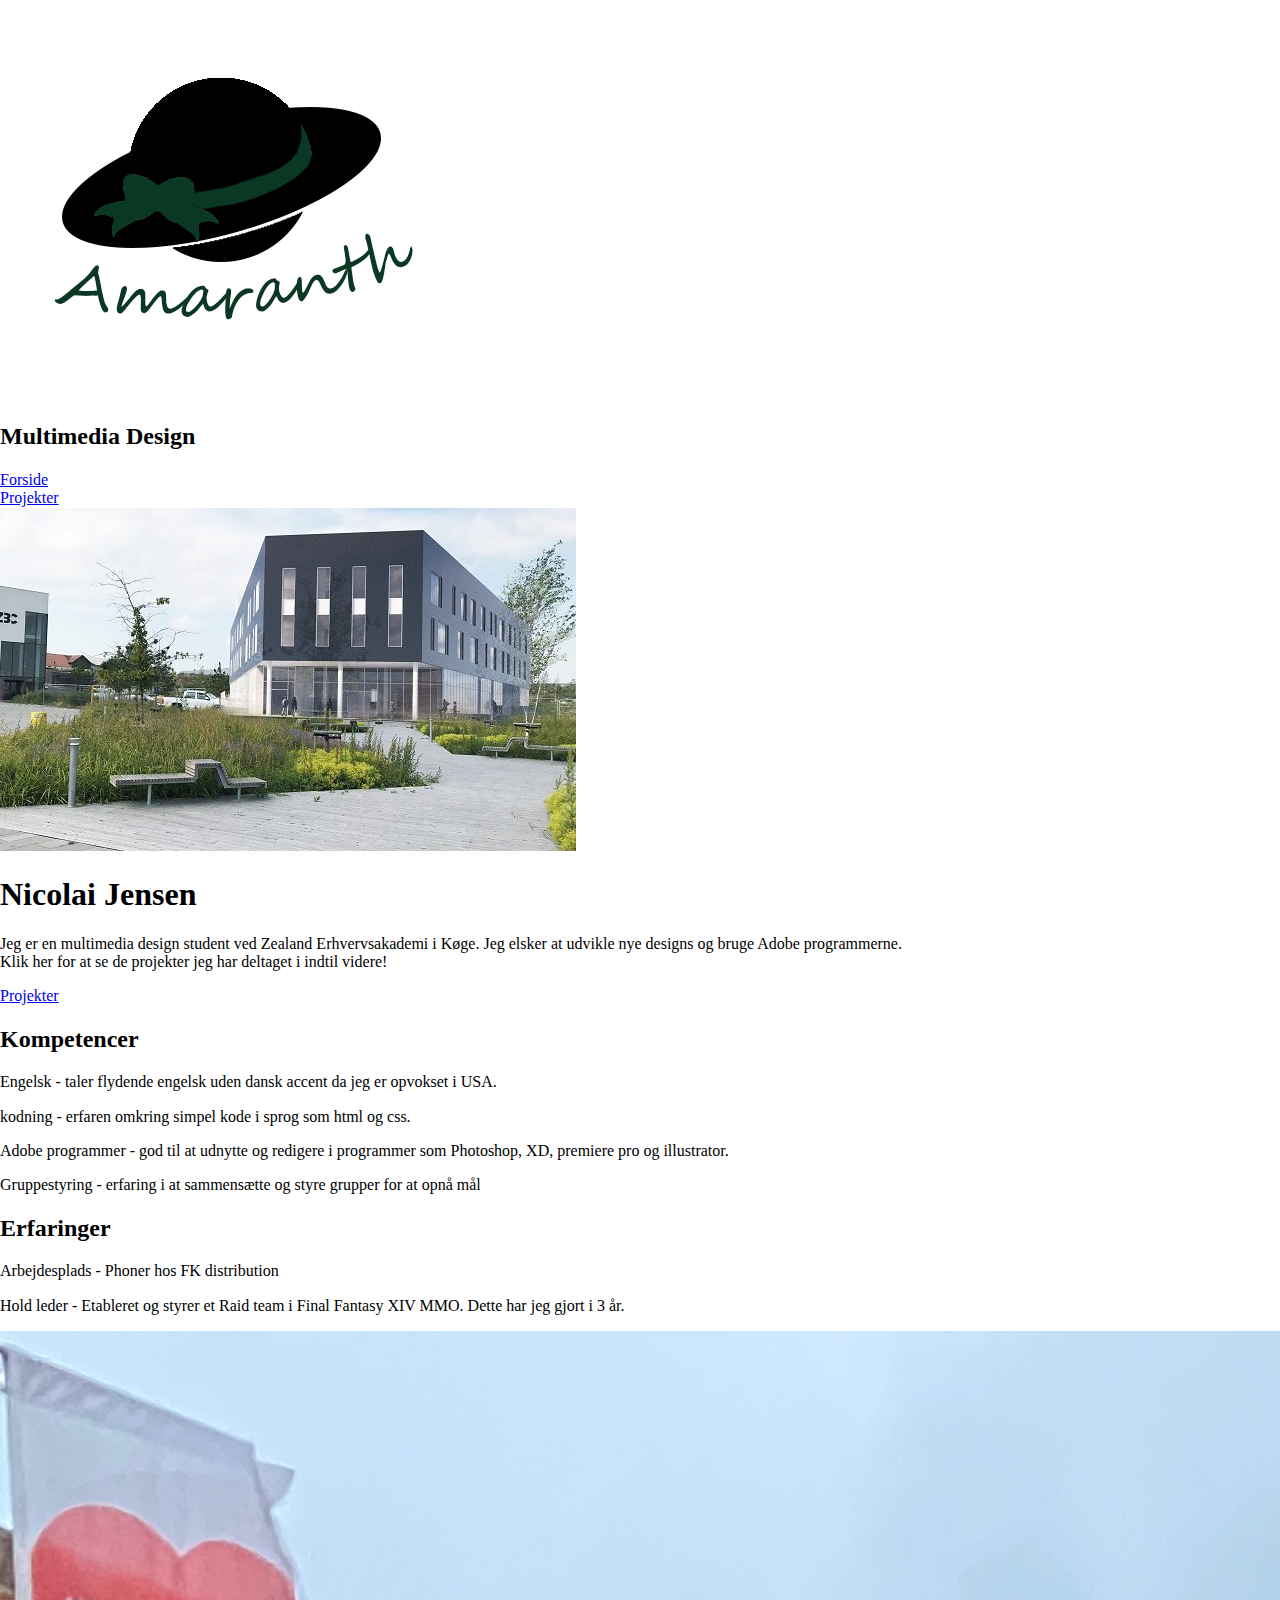
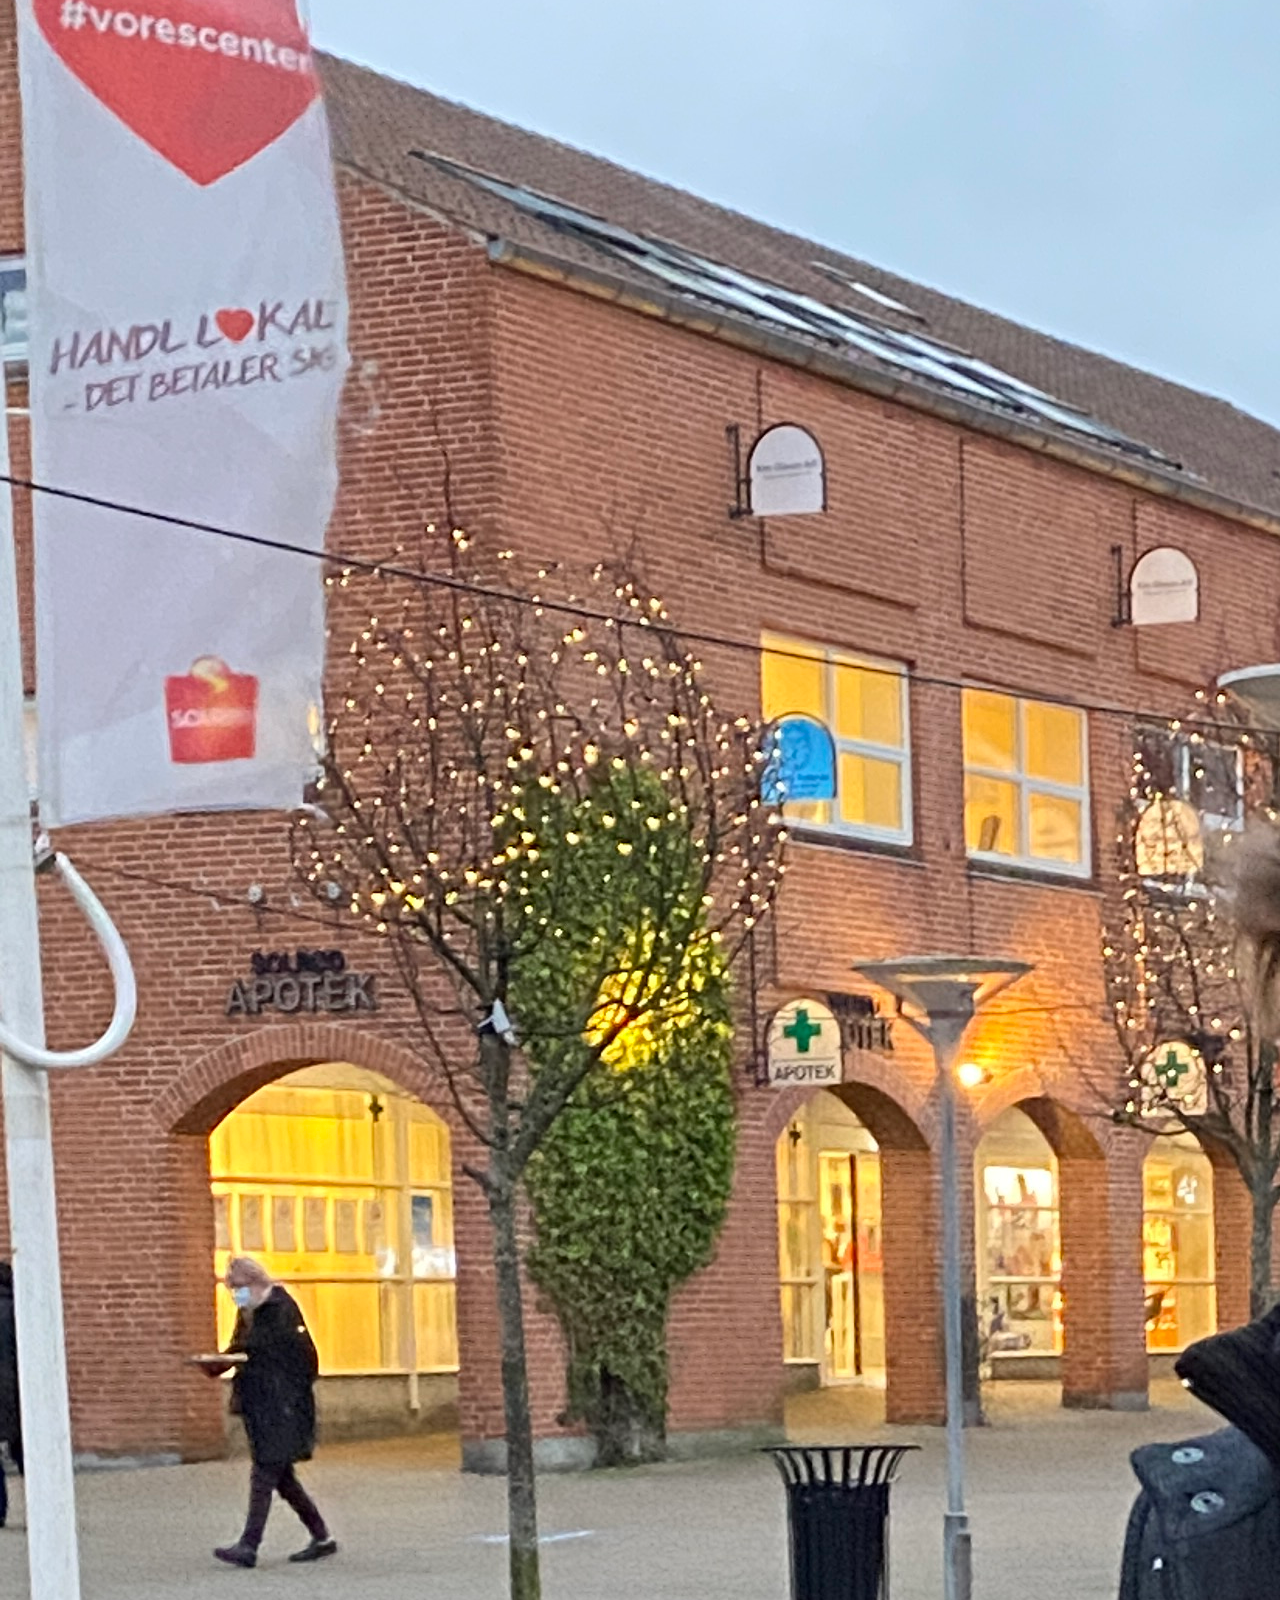
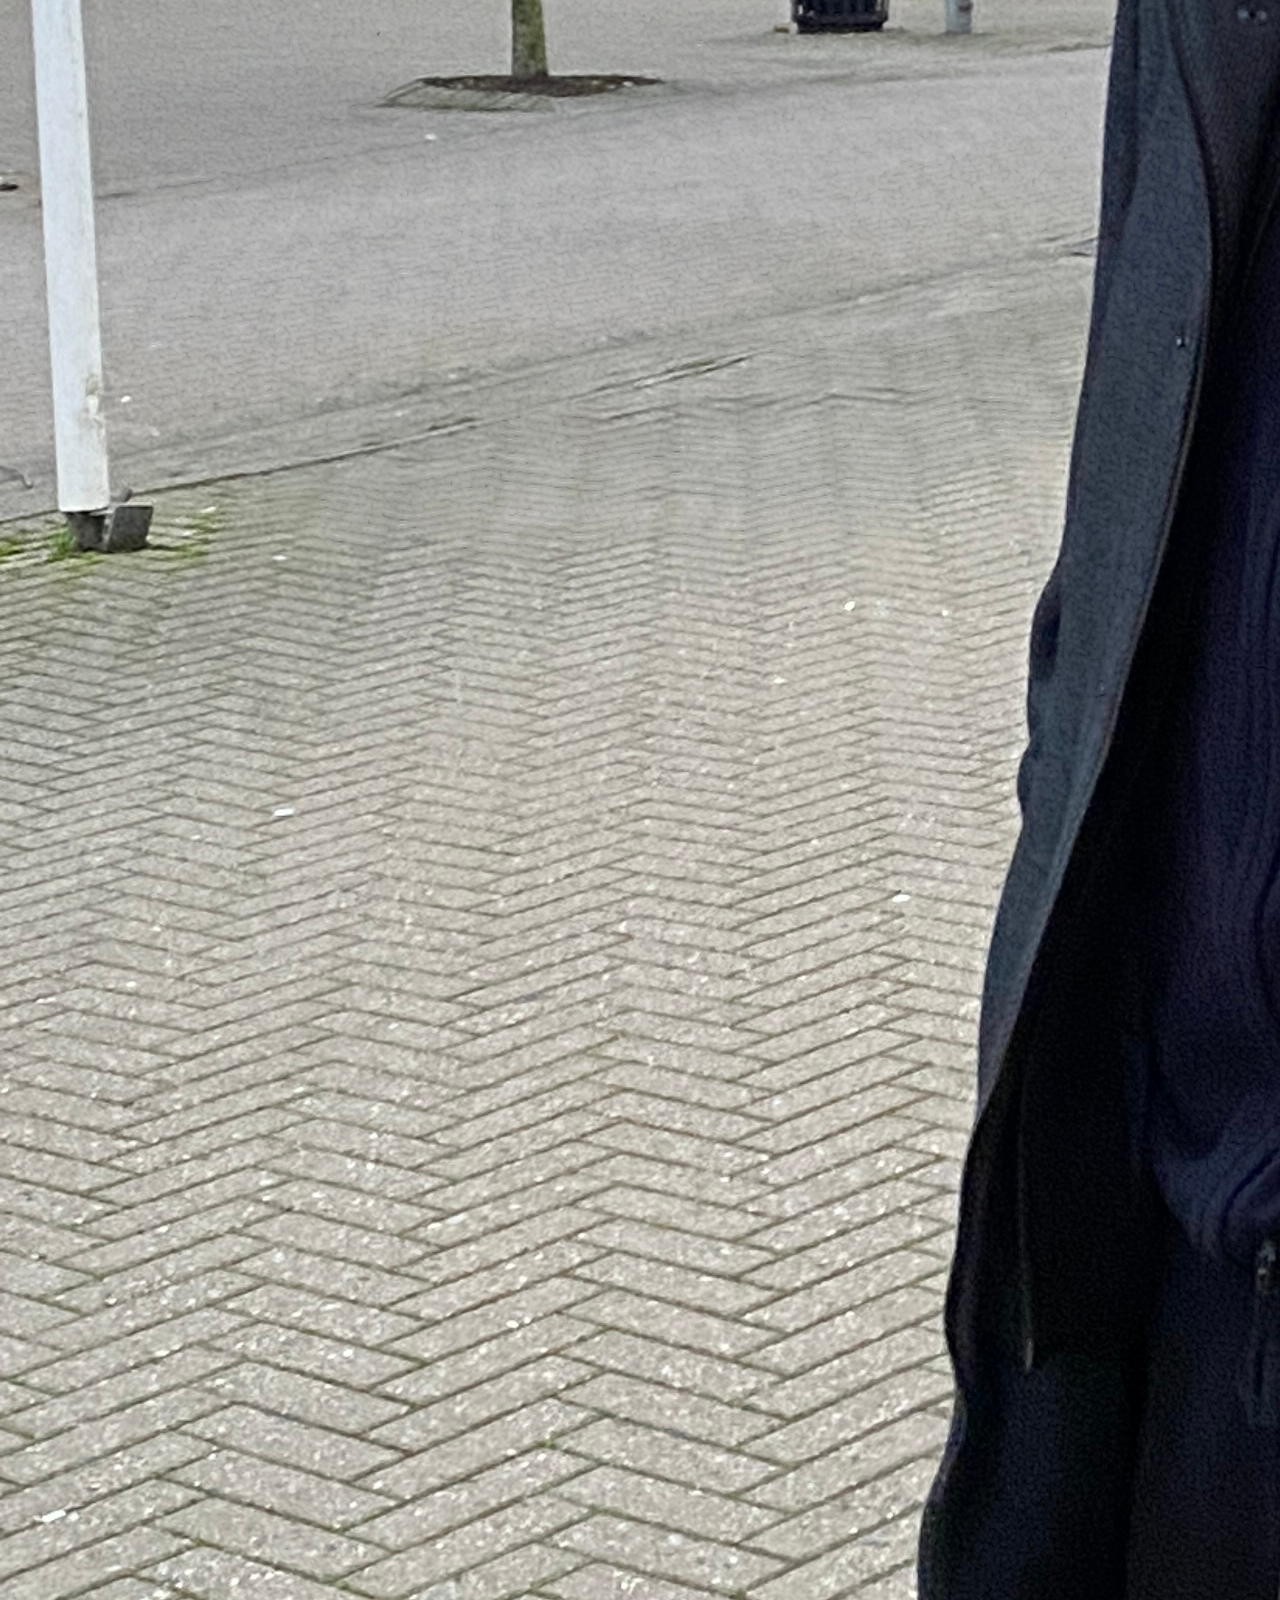
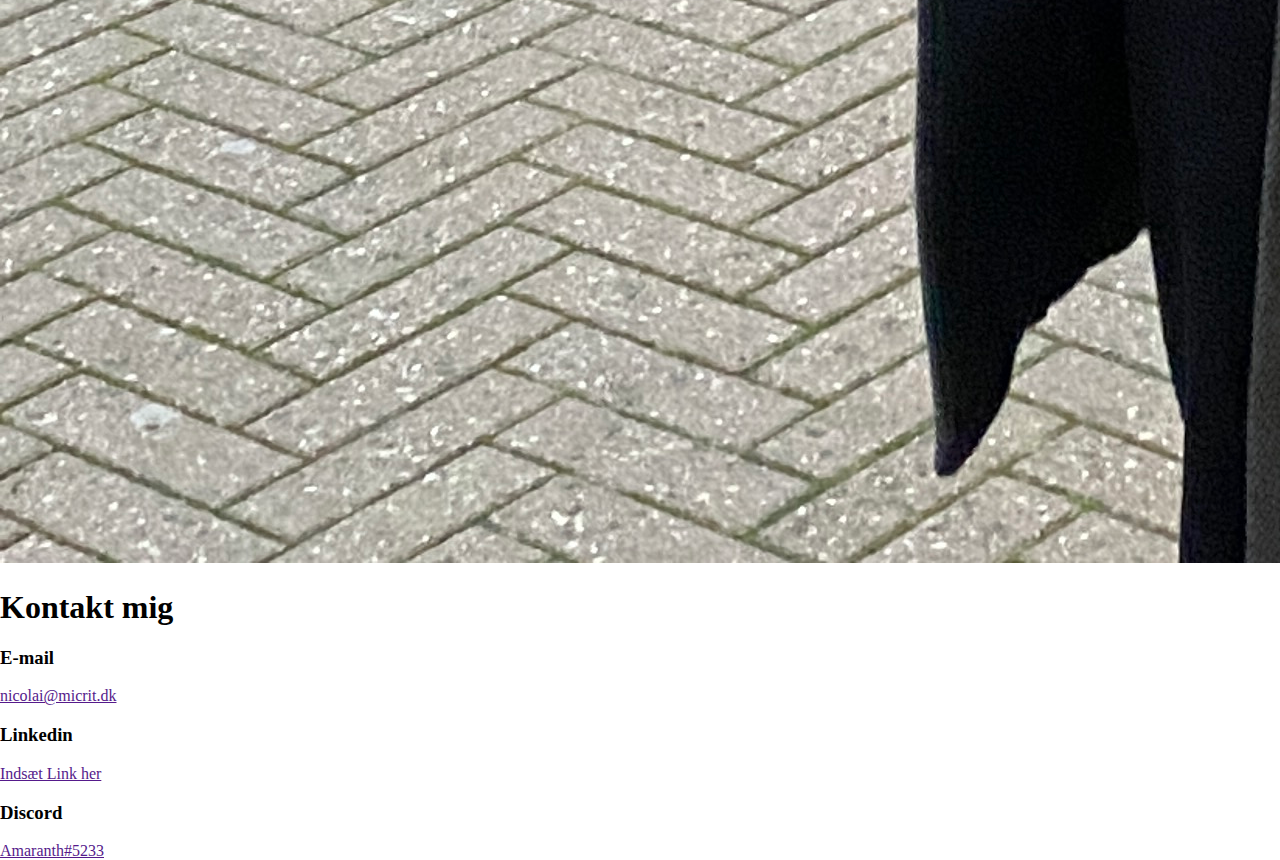
==== index.html @ c43a9c09 "Index html og indhold" ====
<!DOCTYPE html>
<html lang="en">

    <!-- Head af siden, meta tags, css links og title -->

<head>
    <meta charset="UTF-8">
    <meta name="viewport" content="width=device-width, initial-scale=1.0">
    <meta name="description" content="Nicolai Jensen's Portfolio. Viser informationer omkring hvem han er og virker som hovedside til andre subsider som projekt siden og sociale media.">
    <meta name="keywords" content="Nicolai, Portfolio, projekt, danmark, USA, Zealand, multimedia design, student.">
    <title>Nicolai Jensen Portfolio</title>
    <link rel="stylesheet" href="normalize.css">
    <link rel="stylesheet" href="style.css">
</head>
<body>

    <!-- Header menu Icon og Menu -->

    <header>

        <img src="./images/icon4.png" alt="Side icon">

        <h2 class="toptekst">Multimedia Design</h2>

         <nav>
            <li>
                <a href="index.html" alt="link til hovedside">Forside</a>
            </li>
            <li>
                <a href="projekter.html" alt="link til projek5 siden">Projekter</a>
             </li>
        </nav>

    </header>


    <!-- Tekst og forside billed med call to action -->
    
    <section>

        <img src="./images/Ny-Zealand.jpg" alt="Billed af Erhvervsakademi">

        <article class="underbilledtekst">

            <h1>Nicolai Jensen</h1>

            <p>Jeg er en multimedia design student ved Zealand Erhvervsakademi i Køge. Jeg elsker at udvikle nye designs og bruge Adobe programmerne.  
                <br>Klik her for at se de projekter jeg har deltaget i indtil videre!
            </p>

            <a class="knap" href="projekter.html" alt="link til projekt siden">Projekter</a>

        </article>

    </section>

    <!-- main informationen på siden -->

    <main class="mainindex">

        <article class="informationer">

            <h2>Kompetencer</h2>

            <p>Engelsk - taler flydende engelsk uden dansk accent da jeg er opvokset i USA.</p>

            <p>kodning - erfaren omkring simpel kode i sprog som html og css.</p>

            <p>Adobe programmer - god til at udnytte og redigere i programmer som Photoshop, XD, premiere pro og illustrator.</p>

            <p>Gruppestyring - erfaring i at sammensætte og styre grupper for at opnå mål</p>

        </article>

        <article class="informationer">

            <h2>Erfaringer</h2>

            <p>Arbejdesplads - Phoner hos FK distribution</p>

            <p>Hold leder - Etableret og styrer et Raid team i Final Fantasy XIV MMO. Dette har jeg gjort i 3 år.</p>

        </article>

        <img src="./images/mig.jpg" alt="billed af mig">

    </main>

    <!-- footer med kontakt information -->

    <footer>

        <section class="tekst">
            <h1>Kontakt mig</h1>
        </section>

        <section>

            <div class="email">
                <h3>E-mail</h3>
                <a href=""> nicolai@micrit.dk</a>
            </div>

            <div class="linkedin">
                <h3>Linkedin</h3>
                <a href="">Indsæt Link her</a>
            </div>

            <div class="discord">
                <h3>Discord</h3>
                <a href="">Amaranth#5233</a>
            </div>


        </section>


    </footer>
</body>
</html>
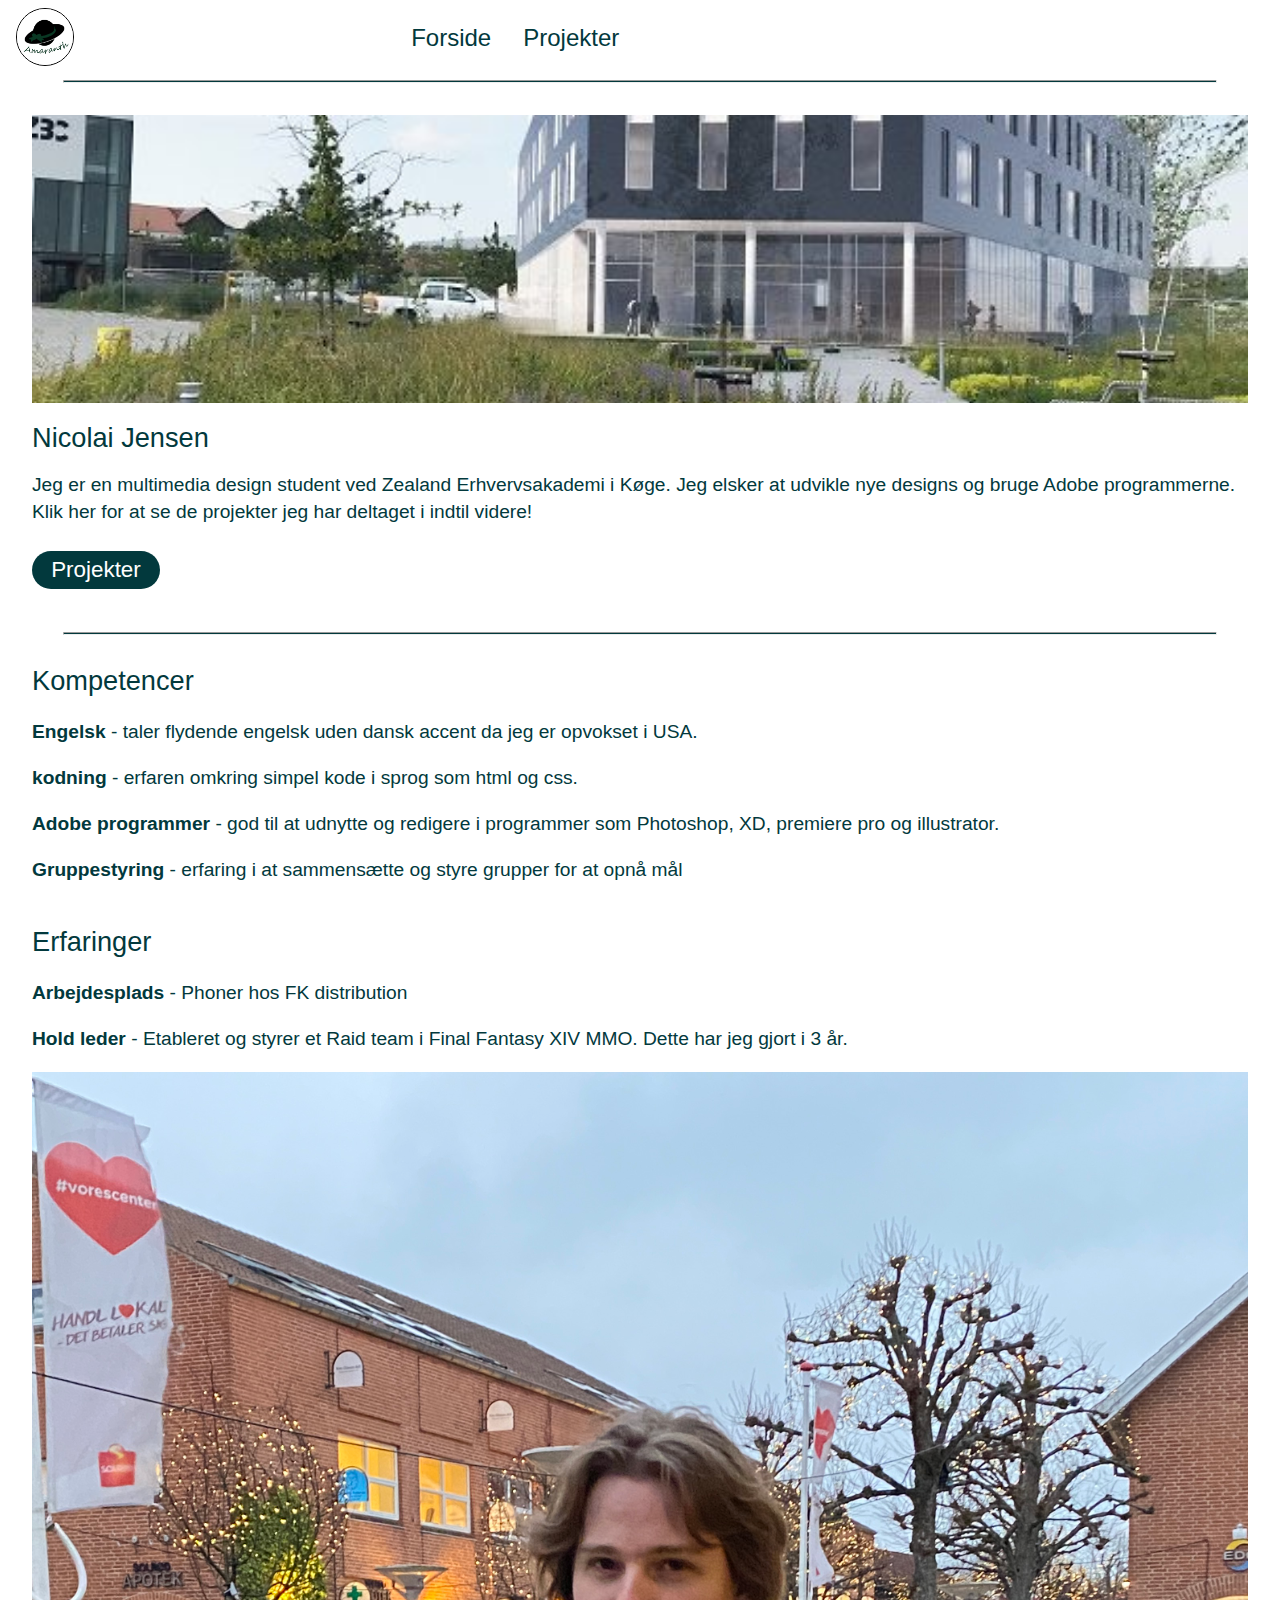
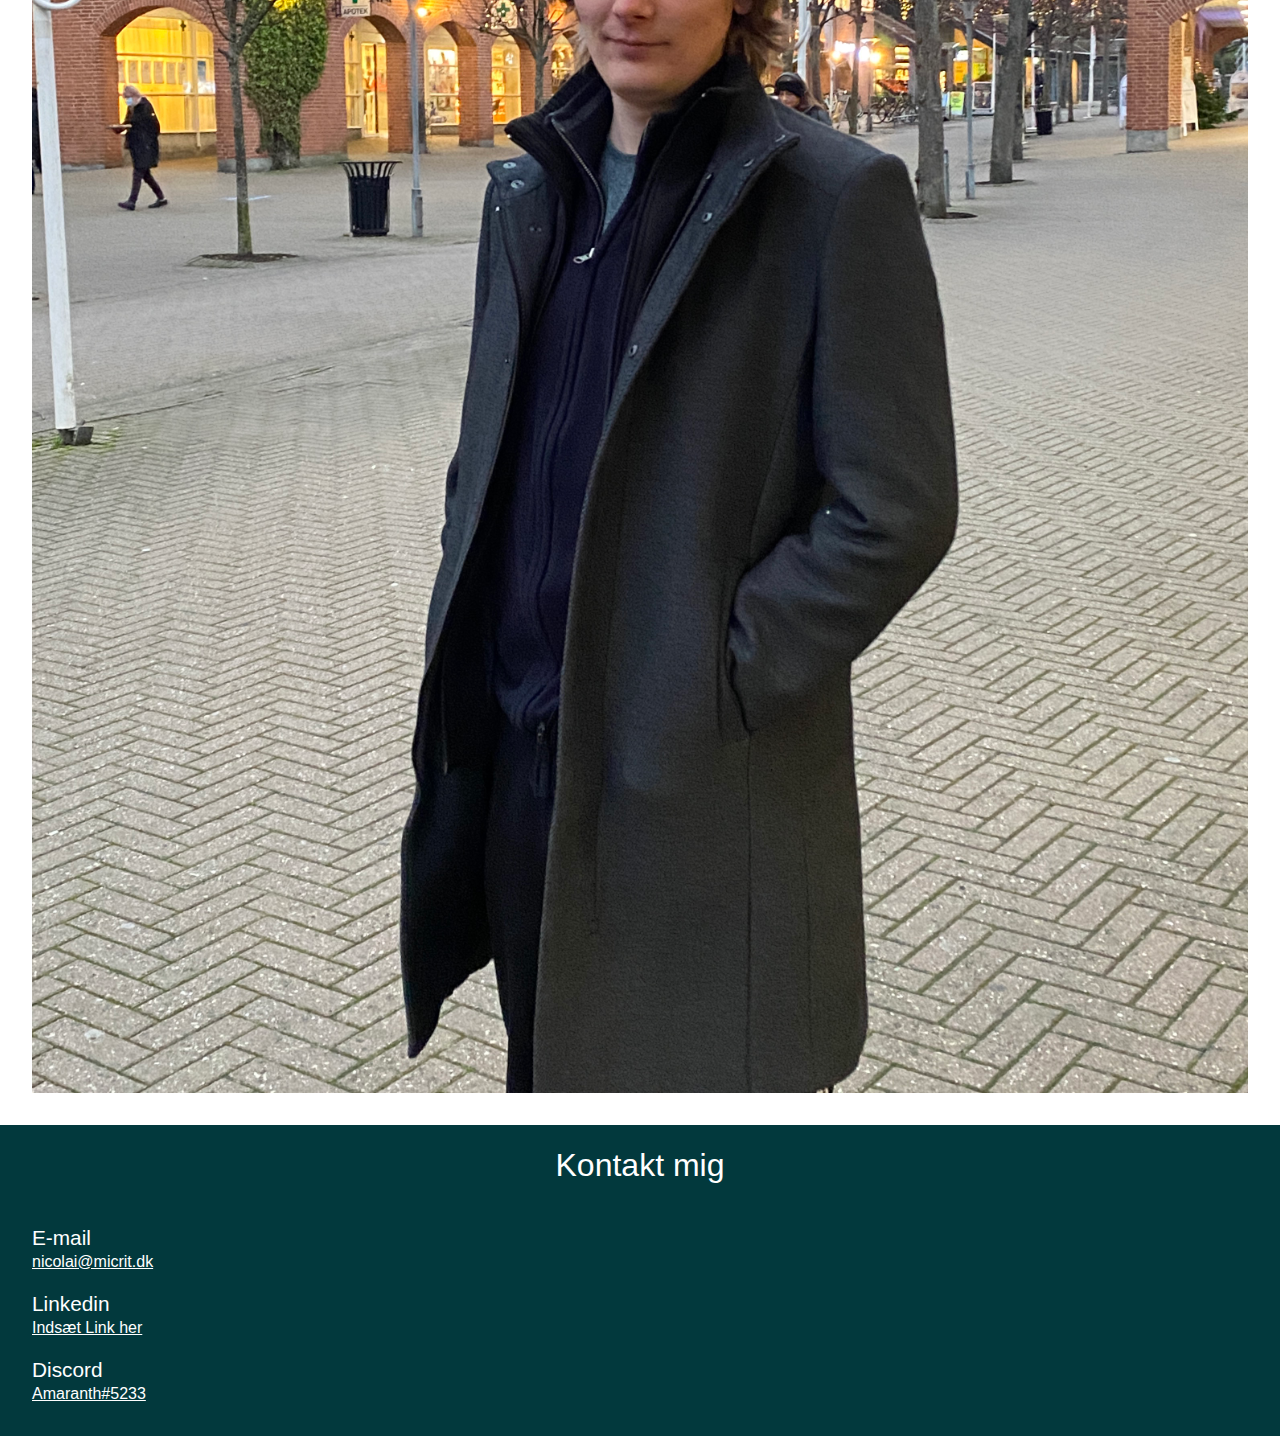
==== commit a78bef15: "Forside style" ====
--- a/index.html
+++ b/index.html
@@ -33,10 +33,12 @@
 
     </header>
 
+    <hr>
+
 
     <!-- Tekst og forside billed med call to action -->
     
-    <section>
+    <section class="forsidetekst"> 
 
         <img src="./images/Ny-Zealand.jpg" alt="Billed af Erhvervsakademi">
 
@@ -54,6 +56,8 @@
 
     </section>
 
+    <hr class="tekstdelt">
+
     <!-- main informationen på siden -->
 
     <main class="mainindex">
@@ -62,13 +66,13 @@
 
             <h2>Kompetencer</h2>
 
-            <p>Engelsk - taler flydende engelsk uden dansk accent da jeg er opvokset i USA.</p>
+            <p><b>Engelsk</b> - taler flydende engelsk uden dansk accent da jeg er opvokset i USA.</p>
 
-            <p>kodning - erfaren omkring simpel kode i sprog som html og css.</p>
+            <p><b>kodning</b> - erfaren omkring simpel kode i sprog som html og css.</p>
 
-            <p>Adobe programmer - god til at udnytte og redigere i programmer som Photoshop, XD, premiere pro og illustrator.</p>
+            <p><b>Adobe programmer</b> - god til at udnytte og redigere i programmer som Photoshop, XD, premiere pro og illustrator.</p>
 
-            <p>Gruppestyring - erfaring i at sammensætte og styre grupper for at opnå mål</p>
+            <p><b>Gruppestyring</b> - erfaring i at sammensætte og styre grupper for at opnå mål</p>
 
         </article>
 
@@ -76,9 +80,9 @@
 
             <h2>Erfaringer</h2>
 
-            <p>Arbejdesplads - Phoner hos FK distribution</p>
+            <p><b>Arbejdesplads</b> - Phoner hos FK distribution</p>
 
-            <p>Hold leder - Etableret og styrer et Raid team i Final Fantasy XIV MMO. Dette har jeg gjort i 3 år.</p>
+            <p><b>Hold leder</b> - Etableret og styrer et Raid team i Final Fantasy XIV MMO. Dette har jeg gjort i 3 år.</p>
 
         </article>
 
@@ -94,21 +98,21 @@
             <h1>Kontakt mig</h1>
         </section>
 
-        <section>
+        <section class="kontaktlinks">
 
             <div class="email">
                 <h3>E-mail</h3>
-                <a href=""> nicolai@micrit.dk</a>
+                <a href=""> <u> nicolai@micrit.dk</u></a>
             </div>
 
             <div class="linkedin">
                 <h3>Linkedin</h3>
-                <a href="">Indsæt Link her</a>
+                <a href=""><u>Indsæt Link her</u></a>
             </div>
 
             <div class="discord">
                 <h3>Discord</h3>
-                <a href="">Amaranth#5233</a>
+                <a href="https://discord.com/"><u>Amaranth#5233</u></a>
             </div>
 
 
--- a/style.css
+++ b/style.css
@@ -0,0 +1,166 @@
+:root {
+    --primary-color: #02393D;
+    --secondary-color: #000000;
+    --third-color: #FFFFFF; 
+    --fourth-color: #bfd3e2;
+    --fifth-color: #031f34;
+    --sixth-color: #0a2427;
+}
+
+* {
+    font-family: 'Segoe UI', Tahoma, Geneva, Verdana, sans-serif;
+}
+
+/* Header Styling with grid & navigation menu */
+
+header {
+    display: grid;
+    grid-template-columns: 30% 70% ;
+    margin-top: 0.5rem;
+    margin-bottom: 0.5rem;
+    margin-left: 1rem;
+}
+
+header img {
+    width: 3.5rem;
+    border: 0.1rem solid var(--secondary-color);
+    border-radius: 15rem;
+}
+
+header h2 {
+    display: none;
+}
+
+header nav {
+    list-style-type: none;
+
+}
+
+header nav li {
+    float: left;
+}
+
+header nav li a {
+    display: block;
+    color: var(--primary-color);
+    text-align: center;
+    padding: 1rem;
+    text-decoration: none;
+    font-size: x-large;
+}
+
+header nav li a:hover {
+    color: var(--fourth-color);
+}
+
+/* End of Header styling */
+
+/* Introduktion, forside billed og call to action knap */
+
+hr {
+    width: 90%;
+    margin-top: 0.8rem;
+    height: 1px;
+    background-color: var(--primary-color);
+    border-radius: 1rem;
+}
+
+.forsidetekst {
+    display: grid;
+    grid-template-columns: 1fr;
+    margin: 2rem;
+}
+
+.forsidetekst img {
+    width: 100%;
+    height: 18rem;
+    object-fit: cover;
+}
+
+.forsidetekst .underbilledtekst h1 {
+    color: var(--primary-color);
+    font-weight: normal;
+    font-size: 1.7em;
+}
+
+.forsidetekst .underbilledtekst p {
+    color: var(--primary-color);
+    font-size: 1.2em;
+    line-height: 1.4em;
+    margin-bottom: 2rem;
+}
+
+.knap {
+    background-color: var(--primary-color);
+    color:  var(--third-color);
+    text-decoration: none;
+    font-size: 1.4em;
+    padding-left: 1.2rem;
+    padding-right: 1.2rem;
+    padding-top: 0.4rem;
+    padding-bottom: 0.4rem;
+    border-radius: 2rem;
+}
+
+.tekstdelt {
+    margin-top: 3rem;
+    margin-bottom: -1.5rem;
+}
+
+/* main indhold på forsiden */
+
+.mainindex {
+    display: grid;
+    grid-template-columns: 1fr;
+    margin: 2rem;
+}
+
+.mainindex img {
+    width: 100%;
+    
+}
+
+.mainindex .informationer h2 {
+    color: var(--primary-color);
+    font-weight: normal;
+    font-size: 1.7em;
+}
+
+.mainindex .informationer p {
+    color: var(--primary-color);
+    font-size: 1.2em;
+    line-height: 1.4em;
+    
+}
+
+/* kontakt footer */
+
+footer {
+    display: grid;
+    grid-template-columns: 1fr;
+    background-color: var(--primary-color);
+}
+
+footer .tekst h1 {
+    color: var(--third-color);
+    text-align: center;
+    font-weight: normal;
+    font-size: 2em;
+}
+
+footer .kontaktlinks {
+    color: var(--third-color);
+    margin-left: 2rem;
+    margin-bottom: 2rem;
+}
+
+footer .kontaktlinks div h3 {
+    margin-bottom: 0.2rem;
+    font-weight: normal;
+    font-size: 1.3em;
+}
+
+footer .kontaktlinks a {
+    text-decoration: none;
+    color: var(--third-color);
+}
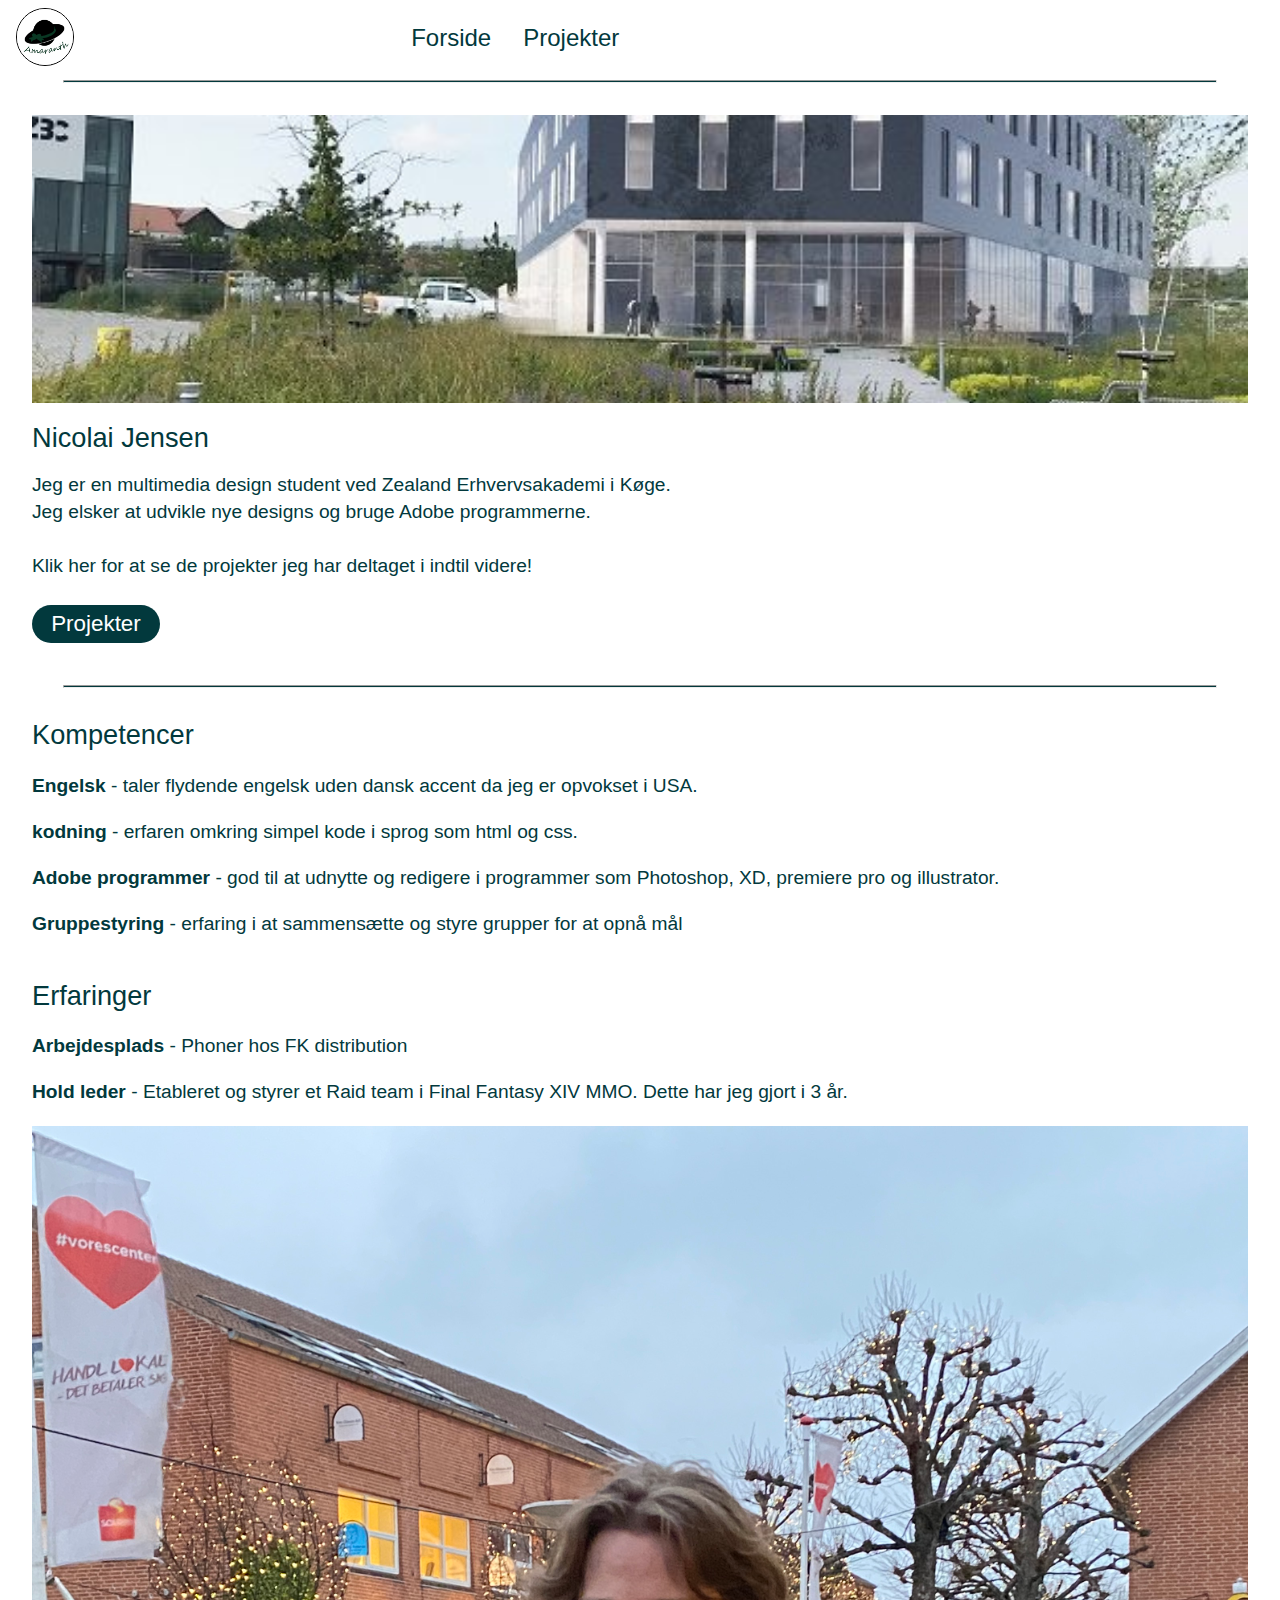
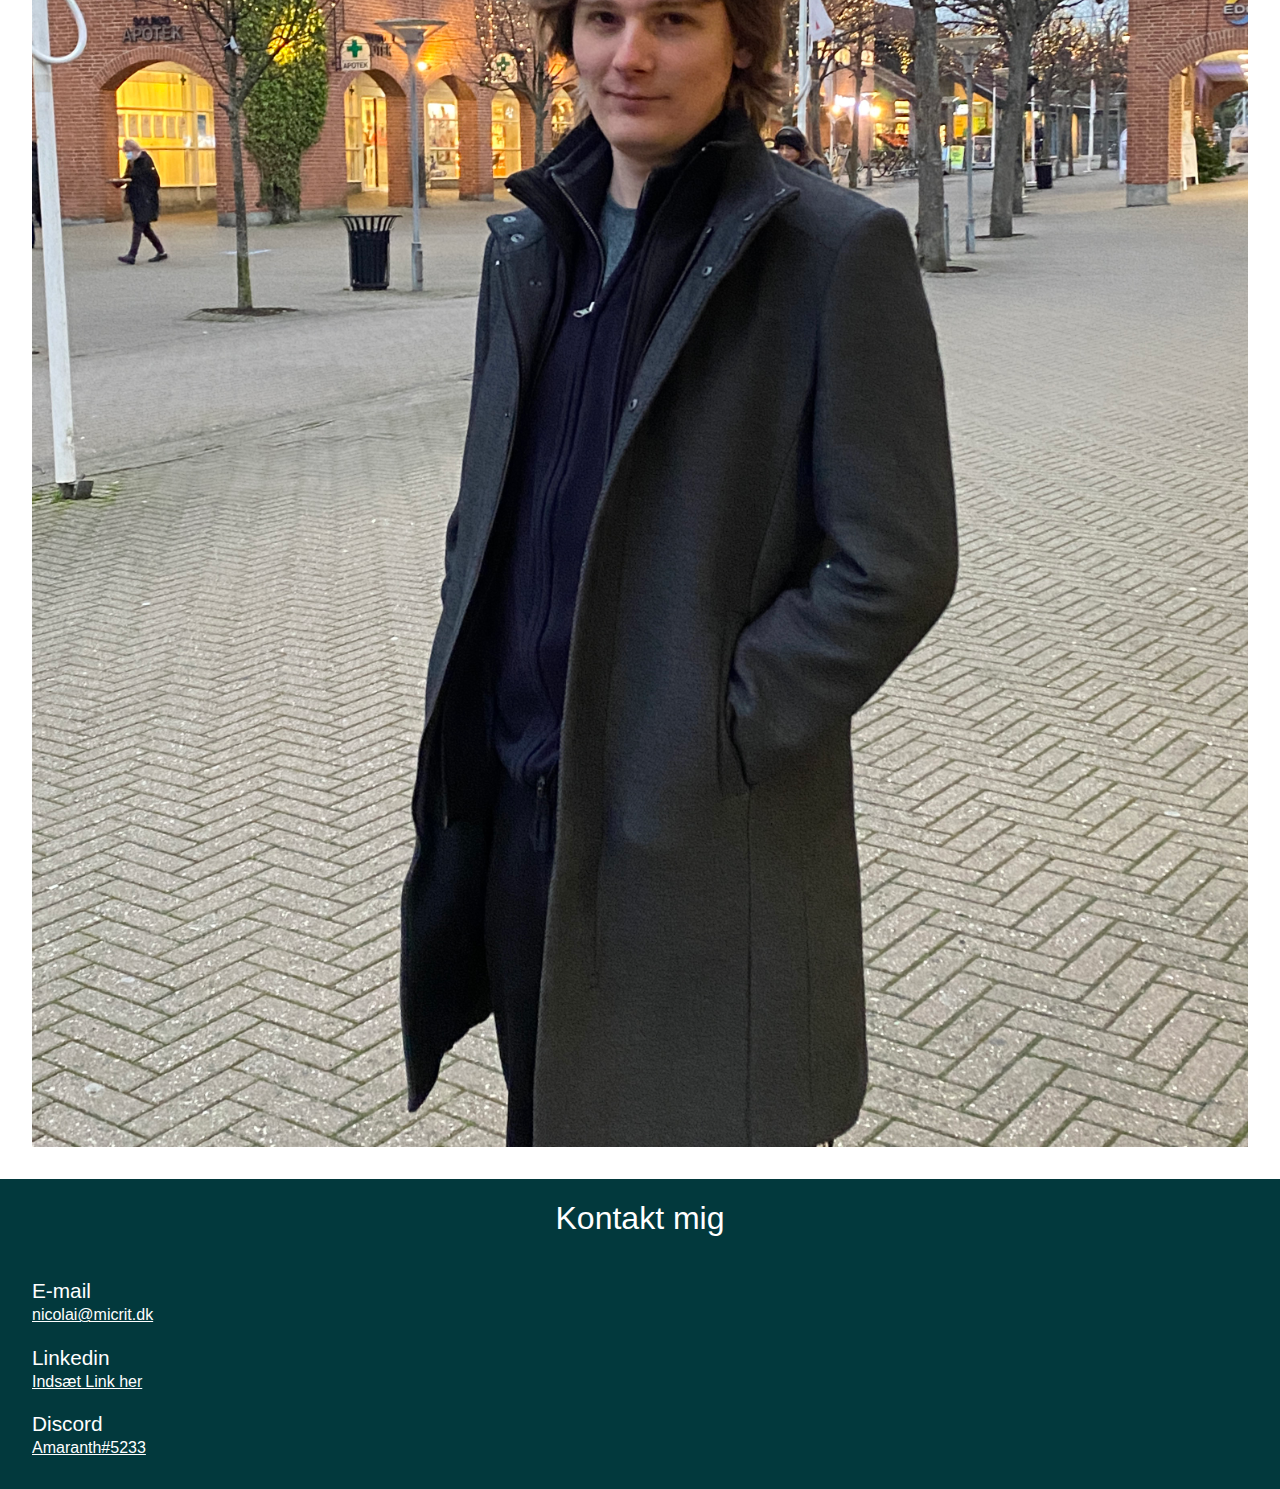
==== commit 8c165d13: "Styling mobil finished" ====
--- a/index.html
+++ b/index.html
@@ -46,7 +46,7 @@
 
             <h1>Nicolai Jensen</h1>
 
-            <p>Jeg er en multimedia design student ved Zealand Erhvervsakademi i Køge. Jeg elsker at udvikle nye designs og bruge Adobe programmerne.  
+            <p>Jeg er en multimedia design student ved Zealand Erhvervsakademi i Køge.<br> Jeg elsker at udvikle nye designs og bruge Adobe programmerne.  <br>
                 <br>Klik her for at se de projekter jeg har deltaget i indtil videre!
             </p>
 
@@ -86,6 +86,8 @@
 
         </article>
 
+        <div class="vl"></div>
+
         <img src="./images/mig.jpg" alt="billed af mig">
 
     </main>
@@ -102,7 +104,7 @@
 
             <div class="email">
                 <h3>E-mail</h3>
-                <a href=""> <u> nicolai@micrit.dk</u></a>
+                <a href=""> <u>nicolai@micrit.dk</u></a>
             </div>
 
             <div class="linkedin">
--- a/style.css
+++ b/style.css
@@ -9,6 +9,7 @@
 
 * {
     font-family: 'Segoe UI', Tahoma, Geneva, Verdana, sans-serif;
+    
 }
 
 /* Header Styling with grid & navigation menu */
@@ -53,10 +54,6 @@
     color: var(--fourth-color);
 }
 
-/* End of Header styling */
-
-/* Introduktion, forside billed og call to action knap */
-
 hr {
     width: 90%;
     margin-top: 0.8rem;
@@ -64,6 +61,11 @@
     background-color: var(--primary-color);
     border-radius: 1rem;
 }
+
+/* End of Header styling */
+
+/* Introduktion, forside billed og call to action knap */
+
 
 .forsidetekst {
     display: grid;
@@ -102,6 +104,10 @@
     border-radius: 2rem;
 }
 
+.knap:hover {
+    background-color: var(--fourth-color);
+}
+
 .tekstdelt {
     margin-top: 3rem;
     margin-bottom: -1.5rem;
@@ -133,6 +139,122 @@
     
 }
 
+.vl {
+    display: none;
+}
+
+/* title på projekt sider */
+
+.projektsidetitle {
+    text-align: center;
+    color: var(--primary-color);
+    margin-top: 2rem;
+    margin-bottom: 2rem;
+}
+
+.projektsidetitle h1 {
+    font-weight: normal;
+}
+
+/* styling af projekter siden */
+
+.mainprojekter {
+    display: grid;
+    grid-template-columns: 1fr;
+    margin-left: 2rem;
+    margin-right: 2rem;
+}
+
+.mainprojekter .opgave {
+    color: var(--primary-color);
+    margin-bottom: 4rem;
+}
+
+.mainprojekter .opgave h2 {
+    color: var(--primary-color);
+    font-weight: normal;
+    font-size: 1.7em;
+    margin-top: 0.5rem;
+}
+
+.mainprojekter .opgave p {
+    color: var(--primary-color);
+    font-size: 1.2em;
+    line-height: 1.4em;
+    margin-top: -1rem;
+    margin-bottom: 0.5rem;
+}
+
+.mainprojekter .opgave a {
+    color: var(--primary-color);
+    font-size: 1.3em;
+    
+}
+
+.mainprojekter .opgave a:hover {
+    color: var(--fourth-color);
+}
+
+.mainprojekter .opgave img {
+    width: 100%;
+    height: 15rem;
+    object-fit: cover;
+}
+
+/* projektsider styling */
+
+.mainprojektinfo {
+    display: grid;
+    grid-template-columns: 1fr;
+    margin-left: 2rem;
+    margin-right: 2rem;
+}
+
+.mainprojektinfo .opgave img {
+    width: 100%;
+    height: 15rem;
+    object-fit: cover;
+    margin-bottom: 1rem;
+}
+
+.mainprojektinfo .icontekst img {
+    width: 50%;
+    display: block;
+    margin-left: auto;
+    margin-right: auto;
+}
+
+.mainprojektinfo .icontekst h2 {
+    color: var(--primary-color);
+    font-weight: normal;
+    font-size: 1.7em;
+    margin-top: 1rem;
+    text-align: center;
+}
+
+.mainprojektinfo .icontekst p {
+    color: var(--primary-color);
+    font-size: 1.2em;
+    line-height: 1.4em;
+    margin-top: 1rem;
+    margin-bottom: 3rem;
+}
+.mainprojektinfo .hjemmesidelink {
+    display: flex;
+    text-align: center;
+    margin-bottom: 2rem;
+    justify-content: space-evenly;
+}
+
+.mainprojektinfo .hjemmesidelink a {
+    color: var(--primary-color);
+    font-size: 2rem;
+}
+
+.mainprojektinfo .hjemmesidelink a:hover {
+    color: var(--fourth-color);
+}
+
 /* kontakt footer */
 
 footer {
@@ -164,3 +286,242 @@
     text-decoration: none;
     color: var(--third-color);
 }
+
+footer .kontaktlinks a:hover {
+    color: var(--fourth-color);
+}
+
+
+@media screen and (min-width: 1920px) {
+
+    /* Header Styling with grid & navigation menu */
+
+    header {
+        display: grid;
+        grid-template-columns: 1fr 3fr 6fr ;
+        margin-top: 1rem;
+        margin-bottom: 1rem;
+        margin-left: 1rem;
+    }
+
+    header img {
+        width: 5rem;
+        border: 0.1rem solid var(--secondary-color);
+        border-radius: 15rem;
+        margin-left: 3rem;
+    }
+
+    header h2 {
+        display: block;
+        color: var(--primary-color);
+        font-weight: normal;
+        font-size: 2rem;
+    }
+
+    header nav {
+        list-style-type: none;
+        position: absolute;
+        right: 0;
+        margin-right: 2rem;
+        margin-top: 10.5px;
+    }
+
+    header nav li {
+        float: left;
+    }
+
+    header nav li a {
+        display: block;
+        color: var(--primary-color);
+        right: 0;
+        padding: 1rem;
+        text-decoration: none;
+        font-size: 2rem;
+        margin-left: 5rem;
+    }
+
+    header nav li a:hover {
+        color: var(--fourth-color);
+    }
+
+    hr {
+        width: 95%;
+        margin-top: 1rem;
+        height: 3px;
+        background-color: var(--primary-color);
+        border-radius: 5rem;
+    }
+
+    /* Introduktion, forside billed og call to action knap */
+
+
+    .forsidetekst {
+        display: grid;
+        grid-template-columns: 1fr 1fr 1fr 1fr 1fr 1fr;
+        margin-left: 0rem;
+        margin-right: 0rem;
+        grid-gap: 2rem;
+        margin-bottom: 7rem;
+        margin-top: 7rem;
+    }
+
+    .forsidetekst img {
+        width: 100%;
+        height: 35rem;
+        object-fit: cover;
+        grid-column: 4/6;
+    }
+    .forsidetekst .underbilledtekst {
+        grid-column: 2/4;
+        grid-row:1;
+    }
+
+    .forsidetekst .underbilledtekst h1 {
+        color: var(--primary-color);
+        font-weight: normal;
+        font-size: 3em;
+        margin-top: 3rem;
+
+    }
+
+    .forsidetekst .underbilledtekst p {
+        color: var(--primary-color);
+        font-size: 1.6em;
+        line-height: 1.4em;
+        margin-bottom: 4rem;
+        
+    }
+
+    .knap {
+        background-color: var(--primary-color);
+        color:  var(--third-color);
+        text-decoration: none;
+        font-size: 1.7em;
+        padding-left: 2.5rem;
+        padding-right: 2.5rem;
+        padding-top: 0.6rem;
+        padding-bottom: 0.6rem;
+        border-radius: 2rem;
+    }
+
+    .knap:hover {
+        background-color: var(--fourth-color);
+    }
+
+    .tekstdelt {
+        margin-top: 3rem;
+        margin-bottom: -1.5rem;
+    }
+
+    /* main indhold på forsiden */
+
+    .mainindex {
+        display: grid;
+        grid-template-columns: 1fr 1fr 1fr 1fr 1fr 1fr;
+        margin: 2rem;
+        grid-gap: 2rem;
+        grid-auto-rows: 400px;
+    }
+
+    .mainindex img {
+        width: 80%;
+        grid-column:4/6 ;
+        grid-row: 1;
+        margin-left: 2rem;
+        margin: 7rem;
+    }
+
+    .mainindex .informationer {
+        grid-column: 2/4;
+        margin-top: 4rem;
+    }
+
+    .mainindex .informationer h2 {
+        color: var(--primary-color);
+        font-weight: normal;
+        font-size: 2.5em;
+    }
+
+    .mainindex .informationer p {
+        color: var(--primary-color);
+        font-size: 1.3em;
+        line-height: 1.4em;
+        
+    }
+
+    .vl {
+        display: block;
+        position: relative;
+        background-color: var(--primary-color);
+        height: 50rem;
+        width: 4px;
+        border-radius: 5rem;
+        right: 0;
+        grid-column: 4/5;
+        grid-row: 1/2;
+        margin-top: 2rem;
+    }
+
+        /* kontakt footer */
+
+    footer {
+        display: grid;
+        grid-template-columns: 1fr 1fr 1fr;
+        background-color: var(--primary-color);
+    }
+
+    footer .tekst h1 {
+        color: var(--third-color);
+        text-align: center;
+        font-weight: normal;
+        font-size: 4em;
+    }
+
+    footer .tekst {
+        grid-column: 2/3;
+    }
+
+    footer .kontaktlinks {
+        color: var(--third-color);
+        margin-left: 2rem;
+        margin-bottom: 2rem;
+        text-align: center;
+    }
+
+    footer .kontaktlinks div h3 {
+        margin-bottom: 1rem;
+        font-weight: normal;
+        font-size: 2.5em;
+    }
+
+    footer .kontaktlinks a {
+        text-decoration: none;
+        color: var(--third-color);
+        font-size: 1.3em;
+    }
+
+    footer .kontaktlinks a:hover {
+        color: var(--fourth-color);
+    }
+    
+    footer .kontaktlinks {
+        margin-top: 5rem;
+        grid-column: 1/4;
+        display: grid;
+        grid-template-columns: 1fr 1fr 1fr;
+        margin-bottom: 5rem;
+    }
+
+    footer .kontaktlinks .email {
+        grid-column: 1/2;
+    }
+
+    footer .kontaktlinks .linkedin {
+        grid-column: 2/3;
+    }
+
+    footer .kontaktlinks .discord {
+        grid-column: 3/4;
+    }
+
+}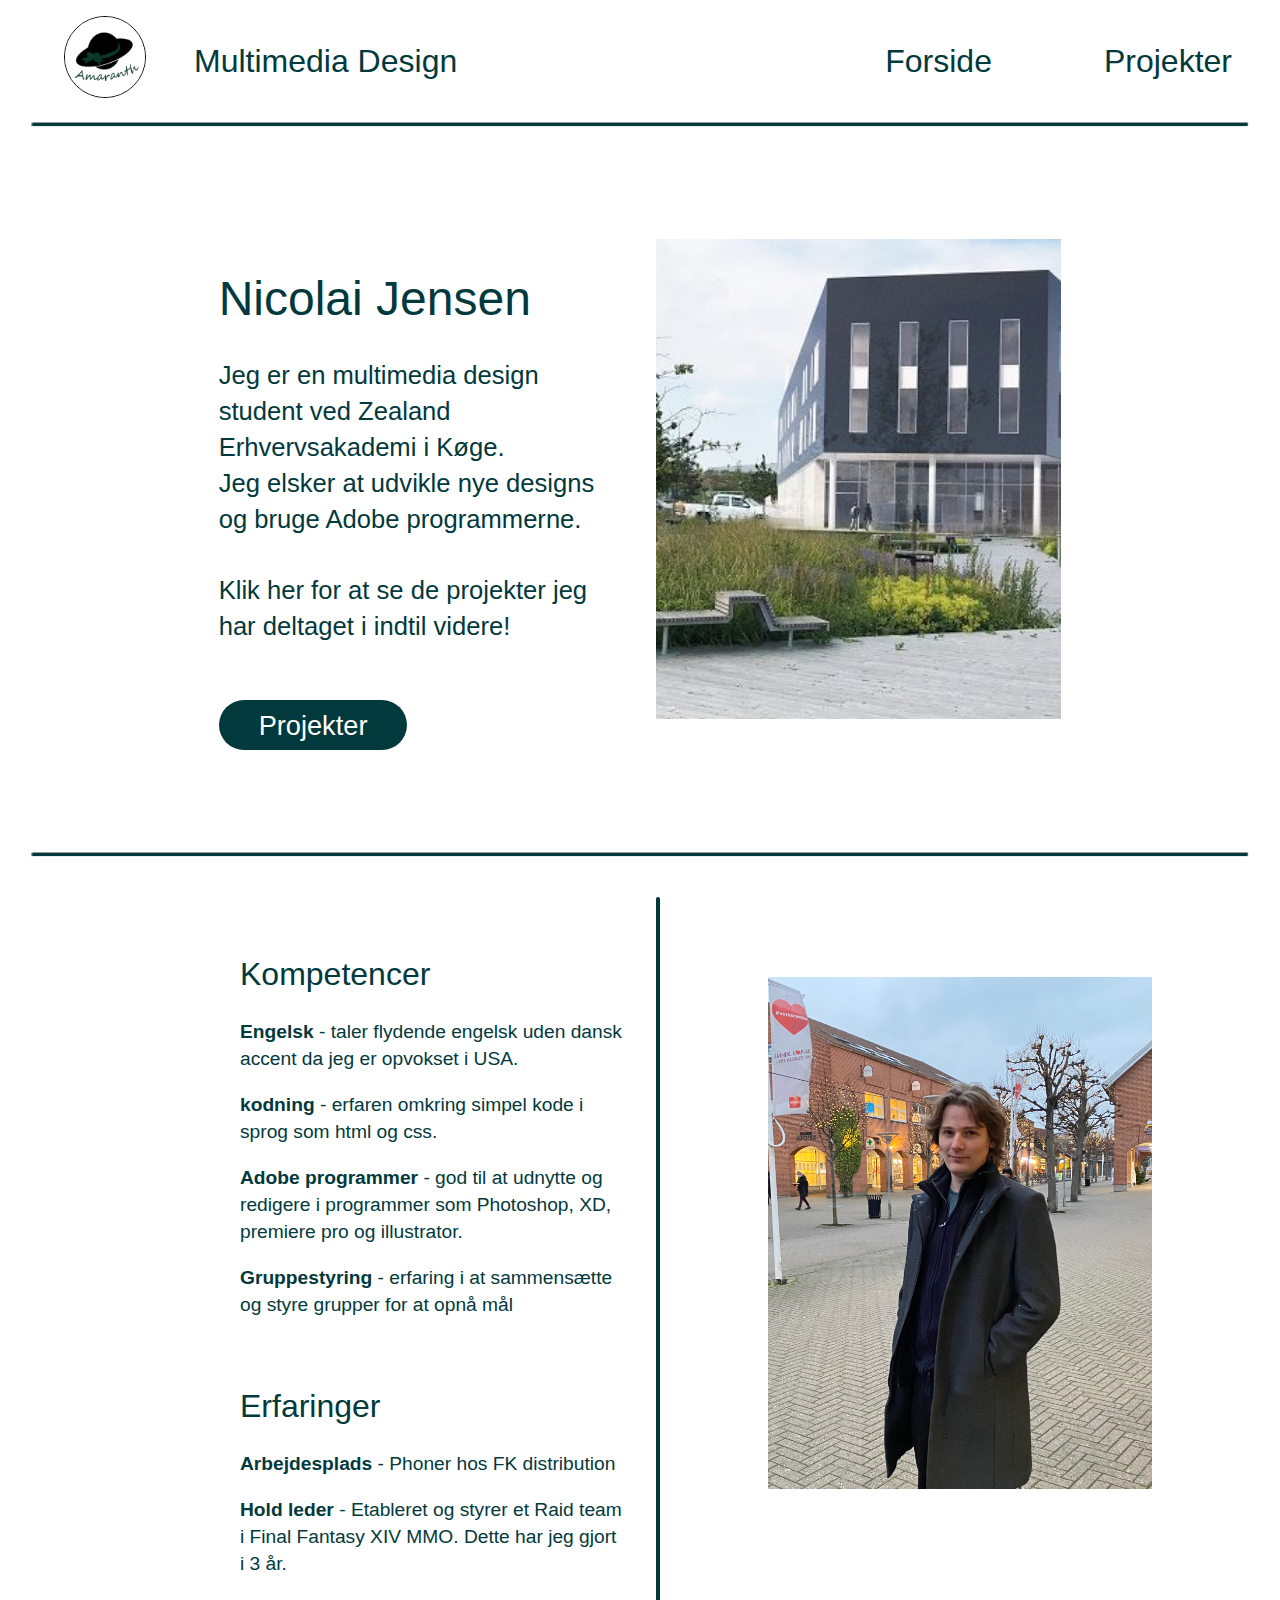
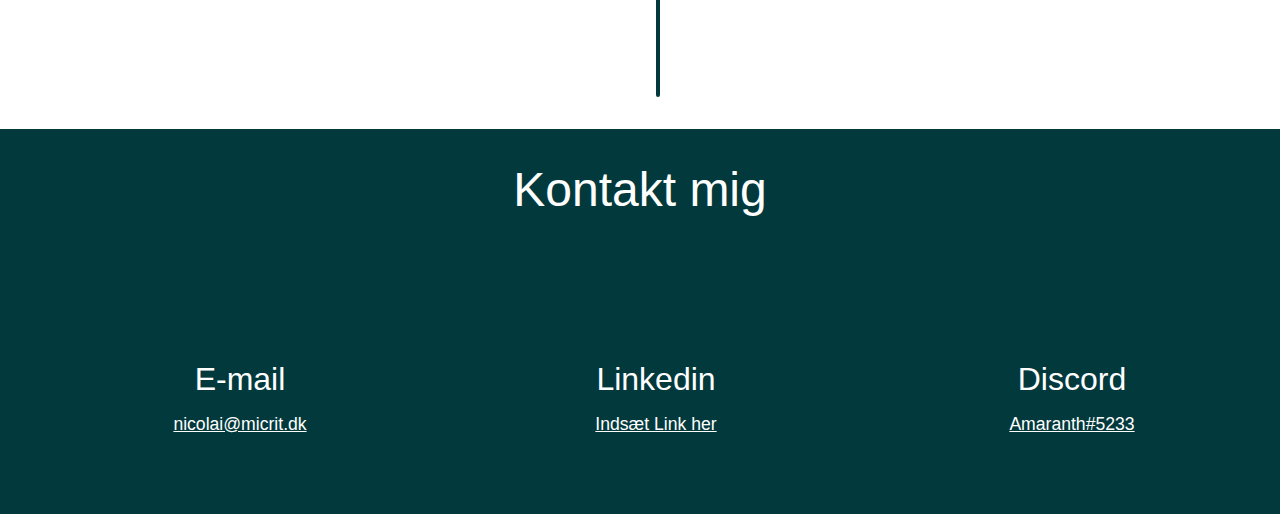
==== commit 0309f83a: "Validated" ====
--- a/index.html
+++ b/index.html
@@ -22,14 +22,14 @@
 
         <h2 class="toptekst">Multimedia Design</h2>
 
-         <nav>
+         <menu>
             <li>
-                <a href="index.html" alt="link til hovedside">Forside</a>
+                <a href="index.html" >Forside</a>
             </li>
             <li>
-                <a href="projekter.html" alt="link til projek5 siden">Projekter</a>
+                <a href="projekter.html" >Projekter</a>
              </li>
-        </nav>
+            </menu>
 
     </header>
 
@@ -50,7 +50,7 @@
                 <br>Klik her for at se de projekter jeg har deltaget i indtil videre!
             </p>
 
-            <a class="knap" href="projekter.html" alt="link til projekt siden">Projekter</a>
+            <a class="knap" href="projekter.html" >Projekter</a>
 
         </article>
 
--- a/style.css
+++ b/style.css
@@ -32,25 +32,25 @@
     display: none;
 }
 
-header nav {
+header menu {
     list-style-type: none;
 
 }
 
-header nav li {
+header menu li {
     float: left;
 }
 
-header nav li a {
+header menu li a {
     display: block;
     color: var(--primary-color);
     text-align: center;
-    padding: 1rem;
+    padding-left: 1rem;
     text-decoration: none;
-    font-size: x-large;
-}
-
-header nav li a:hover {
+    font-size: 1.3rem;
+}
+
+header menu li a:hover {
     color: var(--fourth-color);
 }
 
@@ -199,6 +199,7 @@
     width: 100%;
     height: 15rem;
     object-fit: cover;
+    box-shadow: 5px 5px 5px grey;
 }
 
 /* projektsider styling */
@@ -215,6 +216,7 @@
     height: 15rem;
     object-fit: cover;
     margin-bottom: 1rem;
+    box-shadow: 5px 5px 5px grey;
 }
 
 .mainprojektinfo .icontekst img {
@@ -239,6 +241,7 @@
     margin-top: 1rem;
     margin-bottom: 3rem;
 }
+
 .mainprojektinfo .hjemmesidelink {
     display: flex;
     text-align: center;
@@ -255,6 +258,38 @@
     color: var(--fourth-color);
 }
 
+.mainprojektinfo .hjemmesidelinkdans {
+    display: flex;
+    text-align: center;
+    margin-bottom: 2rem;
+    justify-content: space-evenly;
+}
+
+.mainprojektinfo .hjemmesidelinkdans a {
+    color: var(--primary-color);
+    font-size: 2rem;
+}
+
+.mainprojektinfo .hjemmesidelinkdans a:hover {
+    color: var(--fourth-color);
+}
+
+.mainprojektinfo .hjemmesidelinkdans2 {
+    display: flex;
+    text-align: center;
+    margin-bottom: 2rem;
+    justify-content: space-evenly;
+}
+
+.mainprojektinfo .hjemmesidelinkdans2 a {
+    color: var(--primary-color);
+    font-size: 2rem;
+}
+
+.mainprojektinfo .hjemmesidelinkdans2 a:hover {
+    color: var(--fourth-color);
+}
+
 /* kontakt footer */
 
 footer {
@@ -292,7 +327,9 @@
 }
 
 
-@media screen and (min-width: 1920px) {
+
+
+@media screen and (min-width: 1280px) {
 
     /* Header Styling with grid & navigation menu */
 
@@ -309,6 +346,7 @@
         border: 0.1rem solid var(--secondary-color);
         border-radius: 15rem;
         margin-left: 3rem;
+        margin-right: 3rem;
     }
 
     header h2 {
@@ -318,7 +356,7 @@
         font-size: 2rem;
     }
 
-    header nav {
+    header menu {
         list-style-type: none;
         position: absolute;
         right: 0;
@@ -326,11 +364,11 @@
         margin-top: 10.5px;
     }
 
-    header nav li {
+    header menu li {
         float: left;
     }
 
-    header nav li a {
+    header menu li a {
         display: block;
         color: var(--primary-color);
         right: 0;
@@ -340,7 +378,7 @@
         margin-left: 5rem;
     }
 
-    header nav li a:hover {
+    header menu li a:hover {
         color: var(--fourth-color);
     }
 
@@ -367,7 +405,7 @@
 
     .forsidetekst img {
         width: 100%;
-        height: 35rem;
+        height: 30rem;
         object-fit: cover;
         grid-column: 4/6;
     }
@@ -380,7 +418,6 @@
         color: var(--primary-color);
         font-weight: normal;
         font-size: 3em;
-        margin-top: 3rem;
 
     }
 
@@ -424,7 +461,7 @@
     }
 
     .mainindex img {
-        width: 80%;
+        width: 100%;
         grid-column:4/6 ;
         grid-row: 1;
         margin-left: 2rem;
@@ -439,12 +476,12 @@
     .mainindex .informationer h2 {
         color: var(--primary-color);
         font-weight: normal;
-        font-size: 2.5em;
+        font-size: 2em;
     }
 
     .mainindex .informationer p {
         color: var(--primary-color);
-        font-size: 1.3em;
+        font-size: 1.2em;
         line-height: 1.4em;
         
     }
@@ -474,7 +511,7 @@
         color: var(--third-color);
         text-align: center;
         font-weight: normal;
-        font-size: 4em;
+        font-size: 3em;
     }
 
     footer .tekst {
@@ -491,6 +528,380 @@
     footer .kontaktlinks div h3 {
         margin-bottom: 1rem;
         font-weight: normal;
+        font-size: 2em;
+    }
+
+    footer .kontaktlinks a {
+        text-decoration: none;
+        color: var(--third-color);
+        font-size: 1.1em;
+    }
+
+    footer .kontaktlinks a:hover {
+        color: var(--fourth-color);
+    }
+    
+    footer .kontaktlinks {
+        margin-top: 5rem;
+        grid-column: 1/4;
+        display: grid;
+        grid-template-columns: 1fr 1fr 1fr;
+        margin-bottom: 5rem;
+    }
+
+    footer .kontaktlinks .email {
+        grid-column: 1/2;
+    }
+
+    footer .kontaktlinks .linkedin {
+        grid-column: 2/3;
+    }
+
+    footer .kontaktlinks .discord {
+        grid-column: 3/4;
+    }
+
+    /* title på projekt sider */
+
+    .projektsidetitle {
+        text-align: center;
+        color: var(--primary-color);
+        margin-top: 6rem;
+        margin-bottom: 6rem;
+    }
+
+    .projektsidetitle h1 {
+        font-weight: bold;
+        font-size: 4em;
+    }
+
+    /* styling af projekter siden */
+
+    .mainprojekter {
+        display: grid;
+        grid-template-columns: 1fr;
+        margin-left: 15rem;
+        margin-right: 15rem;
+    }
+
+    .mainprojekter .opgave {
+        color: var(--primary-color);
+        margin-bottom: 8rem;
+    }
+
+    .mainprojekter .opgave h2 {
+        color: var(--primary-color);
+        font-weight: normal;
+        font-size: 2.5em;
+        margin-top: 2rem;
+    }
+
+    .mainprojekter .opgave p {
+        color: var(--primary-color);
+        font-size: 1.5em;
+        line-height: 1.4em;
+        margin-top: -2rem;
+        margin-bottom: 1rem;
+    }
+
+    .mainprojekter .opgave a {
+        color: var(--primary-color);
+        font-size: 1.3em;
+        
+    }
+
+    .mainprojekter .opgave a:hover {
+        color: var(--fourth-color);
+    }
+
+    .mainprojekter .opgave img {
+        width: 100%;
+        height: 30rem;
+        object-fit: cover;
+    }
+
+    /* projektsider styling */
+
+    .mainprojektinfo {
+        display: grid;
+        grid-template-columns: 1fr 1fr 1fr;
+        margin-left: 10rem;
+        margin-right: 10rem;
+        grid-auto-columns: 373.33px;
+    }
+
+    .mainprojektinfo .opgave {
+        grid-column: 1/4;
+    }
+
+    .mainprojektinfo .opgave img {
+        width: 100%;
+        height: 35rem;
+        object-fit: cover;
+        margin-bottom: 1rem;
+    }
+
+    .mainprojektinfo .icontekst {
+        margin-top: 3rem;
+        margin-left: 2rem;
+        margin-right: 1rem;
+    }
+
+    .mainprojektinfo .icontekst img {
+        width: 50%;
+        display: block;
+        margin-left: auto;
+        margin-right: auto;
+    }
+
+    .mainprojektinfo .icontekst h2 {
+        color: var(--primary-color);
+        font-weight: normal;
+        font-size: 1.8em;
+        margin-top: 1rem;
+        text-align: center;
+    }
+
+    .mainprojektinfo .icontekst p {
+        color: var(--primary-color);
+        font-size: 1.2em;
+        line-height: 1.4em;
+        margin-top: 1rem;
+        margin-bottom: 3rem;
+    }
+    .mainprojektinfo .hjemmesidelink {
+        display: flex;
+        text-align: center;
+        margin-top: 2rem;
+        justify-content: space-evenly;
+        grid-column: 2/3;
+        margin-bottom: 3rem;
+
+    }
+
+    .mainprojektinfo .hjemmesidelink a {
+        color: var(--primary-color);
+        font-size: 1.8rem;
+    }
+
+    .mainprojektinfo .hjemmesidelink a:hover {
+        color: var(--fourth-color);
+    }
+
+    .mainprojektinfo .hjemmesidelinkdans {
+        margin-top: 6rem;
+        margin-bottom: 4rem;
+        grid-column: 1/2;
+    }
+
+    .mainprojektinfo .hjemmesidelinkdans2 {
+        margin-top: 6rem;
+        margin-bottom: 4rem;
+        grid-column: 3/4;
+    }
+
+}
+
+
+@media screen and (min-width: 1920px) {
+
+    /* Header Styling with grid & navigation menu */
+
+    header {
+        display: grid;
+        grid-template-columns: 1fr 3fr 6fr ;
+        margin-top: 1rem;
+        margin-bottom: 1rem;
+        margin-left: 1rem;
+    }
+
+    header img {
+        width: 5rem;
+        border: 0.1rem solid var(--secondary-color);
+        border-radius: 15rem;
+        margin-left: 3rem;
+    }
+
+    header h2 {
+        display: block;
+        color: var(--primary-color);
+        font-weight: normal;
+        font-size: 2rem;
+    }
+
+    header menu {
+        list-style-type: none;
+        position: absolute;
+        right: 0;
+        margin-right: 2rem;
+        margin-top: 10.5px;
+    }
+
+    header menu li {
+        float: left;
+    }
+
+    header menu li a {
+        display: block;
+        color: var(--primary-color);
+        right: 0;
+        padding: 1rem;
+        text-decoration: none;
+        font-size: 2rem;
+        margin-left: 5rem;
+    }
+
+    header menu li a:hover {
+        color: var(--fourth-color);
+    }
+
+    hr {
+        width: 95%;
+        margin-top: 1rem;
+        height: 3px;
+        background-color: var(--primary-color);
+        border-radius: 5rem;
+    }
+
+    /* Introduktion, forside billed og call to action knap */
+
+
+    .forsidetekst {
+        display: grid;
+        grid-template-columns: 1fr 1fr 1fr 1fr 1fr 1fr;
+        margin-left: 0rem;
+        margin-right: 0rem;
+        grid-gap: 2rem;
+        margin-bottom: 7rem;
+        margin-top: 7rem;
+    }
+
+    .forsidetekst img {
+        width: 100%;
+        height: 35rem;
+        object-fit: cover;
+        grid-column: 4/6;
+    }
+    .forsidetekst .underbilledtekst {
+        grid-column: 2/4;
+        grid-row:1;
+    }
+
+    .forsidetekst .underbilledtekst h1 {
+        color: var(--primary-color);
+        font-weight: normal;
+        font-size: 3em;
+        margin-top: 3rem;
+
+    }
+
+    .forsidetekst .underbilledtekst p {
+        color: var(--primary-color);
+        font-size: 1.6em;
+        line-height: 1.4em;
+        margin-bottom: 4rem;
+        
+    }
+
+    .knap {
+        background-color: var(--primary-color);
+        color:  var(--third-color);
+        text-decoration: none;
+        font-size: 1.7em;
+        padding-left: 2.5rem;
+        padding-right: 2.5rem;
+        padding-top: 0.6rem;
+        padding-bottom: 0.6rem;
+        border-radius: 2rem;
+    }
+
+    .knap:hover {
+        background-color: var(--fourth-color);
+    }
+
+    .tekstdelt {
+        margin-top: 3rem;
+        margin-bottom: -1.5rem;
+    }
+
+    /* main indhold på forsiden */
+
+    .mainindex {
+        display: grid;
+        grid-template-columns: 1fr 1fr 1fr 1fr 1fr 1fr;
+        margin: 2rem;
+        grid-gap: 2rem;
+        grid-auto-rows: 400px;
+    }
+
+    .mainindex img {
+        width: 80%;
+        grid-column:4/6 ;
+        grid-row: 1;
+        margin-left: 2rem;
+        margin: 7rem;
+    }
+
+    .mainindex .informationer {
+        grid-column: 2/4;
+        margin-top: 4rem;
+    }
+
+    .mainindex .informationer h2 {
+        color: var(--primary-color);
+        font-weight: normal;
+        font-size: 2.5em;
+    }
+
+    .mainindex .informationer p {
+        color: var(--primary-color);
+        font-size: 1.3em;
+        line-height: 1.4em;
+        
+    }
+
+    .vl {
+        display: block;
+        position: relative;
+        background-color: var(--primary-color);
+        height: 50rem;
+        width: 4px;
+        border-radius: 5rem;
+        right: 0;
+        grid-column: 4/5;
+        grid-row: 1/2;
+        margin-top: 2rem;
+    }
+
+        /* kontakt footer */
+
+    footer {
+        display: grid;
+        grid-template-columns: 1fr 1fr 1fr;
+        background-color: var(--primary-color);
+    }
+
+    footer .tekst h1 {
+        color: var(--third-color);
+        text-align: center;
+        font-weight: normal;
+        font-size: 4em;
+    }
+
+    footer .tekst {
+        grid-column: 2/3;
+    }
+
+    footer .kontaktlinks {
+        color: var(--third-color);
+        margin-left: 2rem;
+        margin-bottom: 2rem;
+        text-align: center;
+    }
+
+    footer .kontaktlinks div h3 {
+        margin-bottom: 1rem;
+        font-weight: normal;
         font-size: 2.5em;
     }
 
@@ -524,4 +935,143 @@
         grid-column: 3/4;
     }
 
+    /* title på projekt sider */
+
+    .projektsidetitle {
+        text-align: center;
+        color: var(--primary-color);
+        margin-top: 6rem;
+        margin-bottom: 6rem;
+    }
+
+    .projektsidetitle h1 {
+        font-weight: bold;
+        font-size: 5em;
+    }
+
+    /* styling af projekter siden */
+
+    .mainprojekter {
+        display: grid;
+        grid-template-columns: 1fr;
+        margin-left: 25rem;
+        margin-right: 25rem;
+    }
+
+    .mainprojekter .opgave {
+        color: var(--primary-color);
+        margin-bottom: 8rem;
+    }
+
+    .mainprojekter .opgave h2 {
+        color: var(--primary-color);
+        font-weight: normal;
+        font-size: 3em;
+        margin-top: 2rem;
+    }
+
+    .mainprojekter .opgave p {
+        color: var(--primary-color);
+        font-size: 2em;
+        line-height: 1.4em;
+        margin-top: -2rem;
+        margin-bottom: 2rem;
+    }
+
+    .mainprojekter .opgave a {
+        color: var(--primary-color);
+        font-size: 1.8em;
+        
+    }
+
+    .mainprojekter .opgave a:hover {
+        color: var(--fourth-color);
+    }
+
+    .mainprojekter .opgave img {
+        width: 100%;
+        height: 45rem;
+        object-fit: cover;
+    }
+
+    /* projektsider styling */
+
+    .mainprojektinfo {
+        display: grid;
+        grid-template-columns: 1fr 1fr 1fr;
+        margin-left: 25rem;
+        margin-right: 25rem;
+        grid-auto-columns: 373.33px;
+    }
+
+    .mainprojektinfo .opgave {
+        grid-column: 1/4;
+    }
+
+    .mainprojektinfo .opgave img {
+        width: 100%;
+        height: 45rem;
+        object-fit: cover;
+        margin-bottom: 1rem;
+    }
+
+    .mainprojektinfo .icontekst {
+        margin-top: 5rem;
+        margin-left: 3rem;
+        margin-right: 2rem;
+    }
+
+    .mainprojektinfo .icontekst img {
+        width: 50%;
+        display: block;
+        margin-left: auto;
+        margin-right: auto;
+    }
+
+    .mainprojektinfo .icontekst h2 {
+        color: var(--primary-color);
+        font-weight: normal;
+        font-size: 2.3em;
+        margin-top: 1rem;
+        text-align: center;
+    }
+
+    .mainprojektinfo .icontekst p {
+        color: var(--primary-color);
+        font-size: 1.5em;
+        line-height: 1.4em;
+        margin-top: 1rem;
+        margin-bottom: 3rem;
+    }
+    .mainprojektinfo .hjemmesidelink {
+        display: flex;
+        text-align: center;
+        margin-top: 6rem;
+        justify-content: space-evenly;
+        grid-column: 2/3;
+        margin-bottom: 4rem;
+
+    }
+
+    .mainprojektinfo .hjemmesidelink a {
+        color: var(--primary-color);
+        font-size: 2.5rem;
+    }
+
+    .mainprojektinfo .hjemmesidelink a:hover {
+        color: var(--fourth-color);
+    }
+
+    .mainprojektinfo .hjemmesidelinkdans {
+        margin-top: 6rem;
+        margin-bottom: 4rem;
+        grid-column: 1/2;
+    }
+
+    .mainprojektinfo .hjemmesidelinkdans2 {
+        margin-top: 6rem;
+        margin-bottom: 4rem;
+        grid-column: 3/4;
+    }
+
 }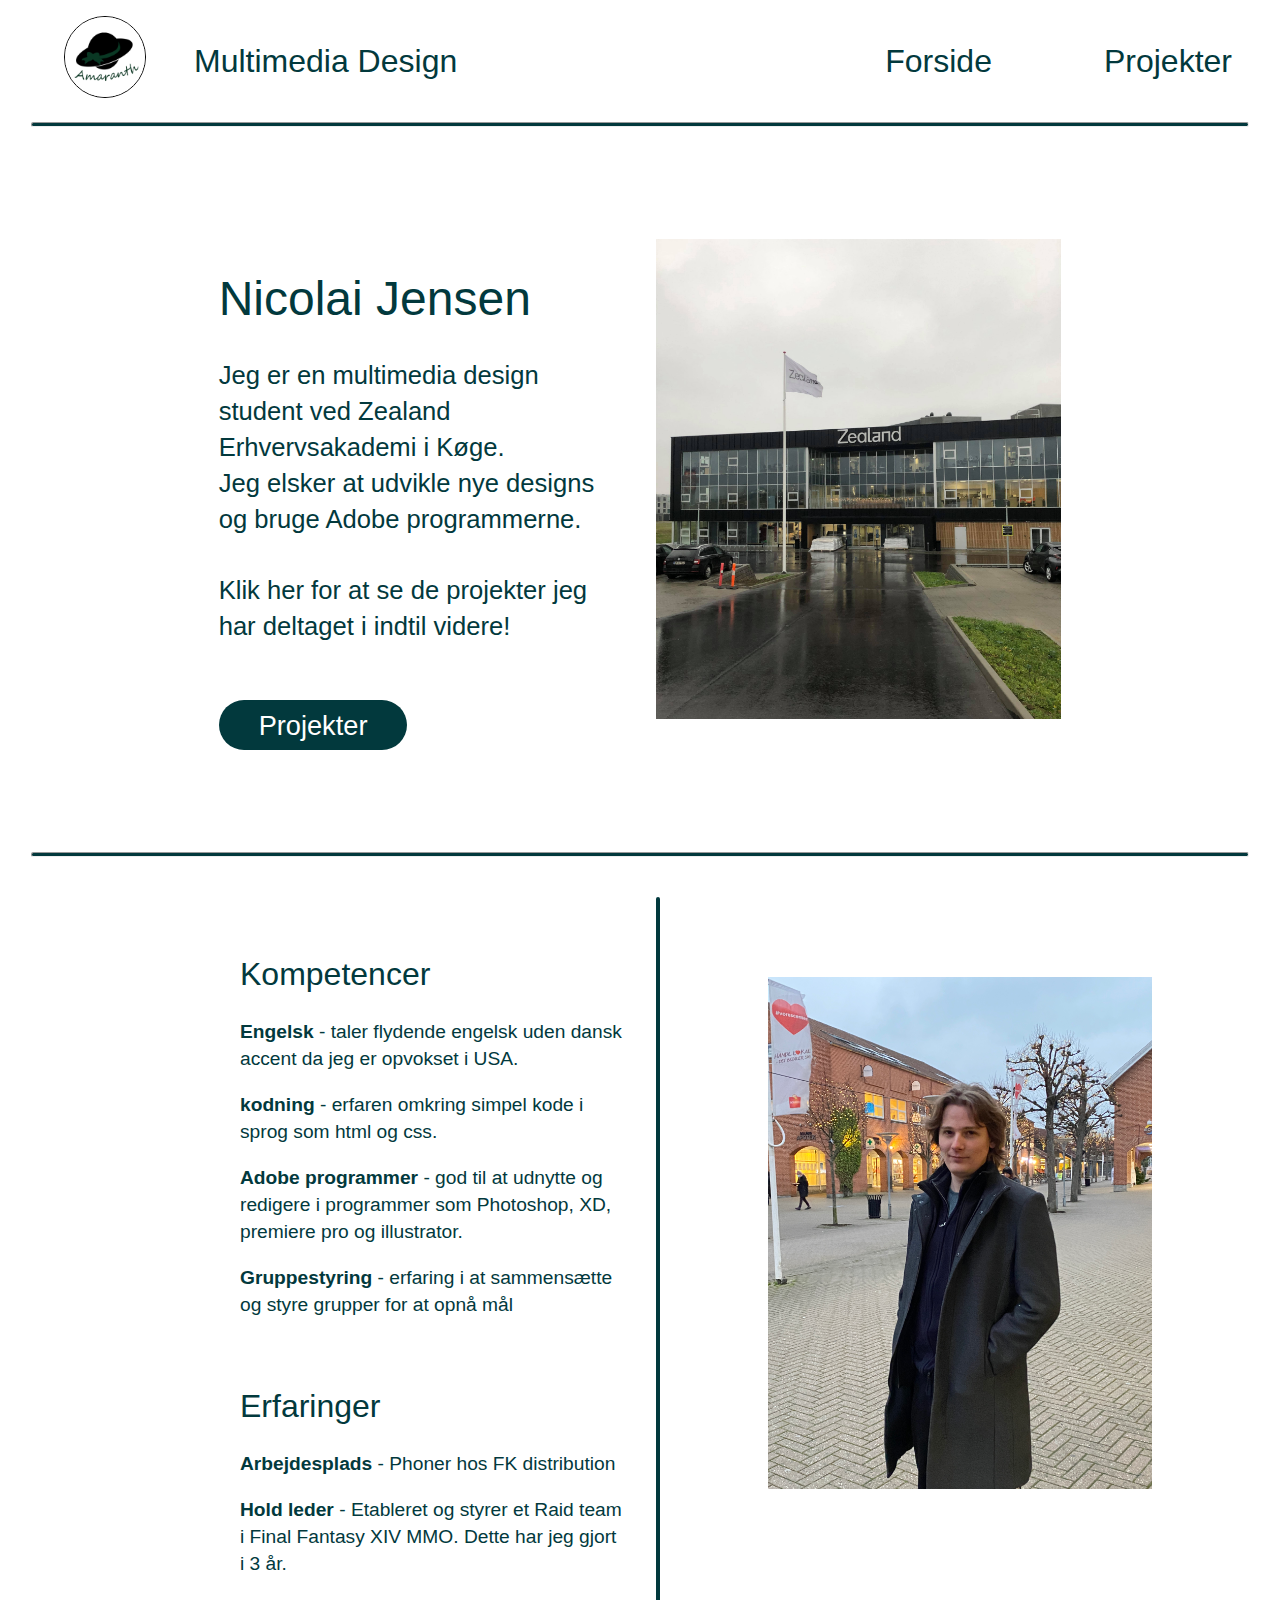
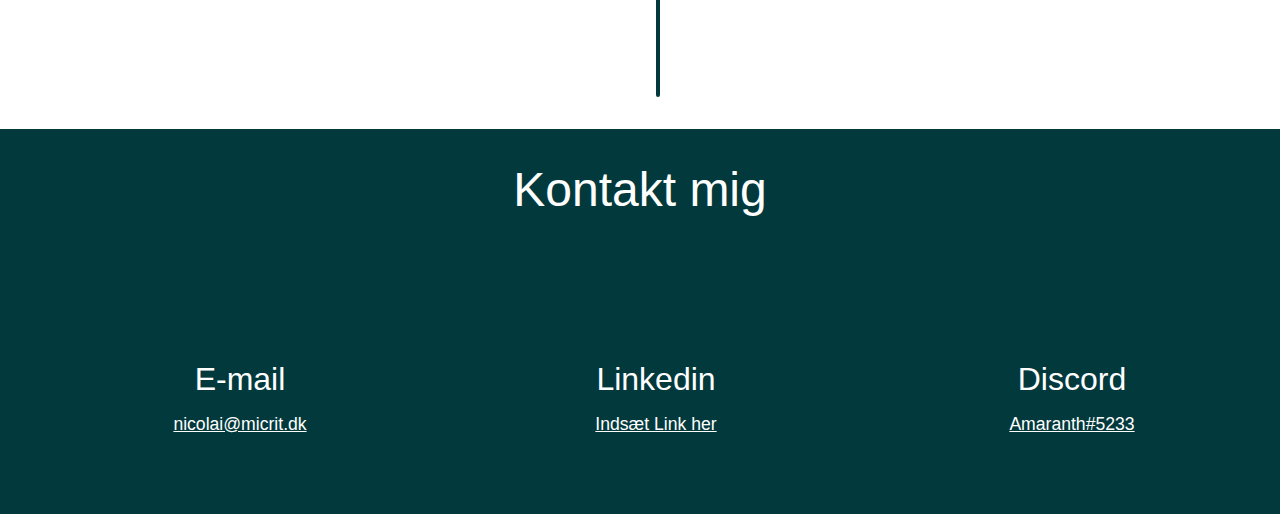
==== commit d1b27a46: "Ny image & fixed portrait" ====
--- a/index.html
+++ b/index.html
@@ -40,7 +40,7 @@
     
     <section class="forsidetekst"> 
 
-        <img src="./images/Ny-Zealand.jpg" alt="Billed af Erhvervsakademi">
+        <img src="./images/zealand.jpg" alt="Billed af Erhvervsakademi">
 
         <article class="underbilledtekst">
 
@@ -123,4 +123,15 @@
 
     </footer>
 </body>
+
+   <!-- Global site tag (gtag.js) - Google Analytics -->
+   <script async src="https://www.googletagmanager.com/gtag/js?id=UA-185068132-1"></script>
+   <script>
+     window.dataLayer = window.dataLayer || [];
+     function gtag(){dataLayer.push(arguments);}
+     gtag('js', new Date());
+   
+     gtag('config', 'UA-185068132-1');
+   </script>
+   
 </html>--- a/style.css
+++ b/style.css
@@ -835,11 +835,14 @@
     }
 
     .mainindex img {
-        width: 80%;
+        width: 100%;
         grid-column:4/6 ;
-        grid-row: 1;
+        grid-row: 1/2;
         margin-left: 2rem;
         margin: 7rem;
+        margin-top: 5rem;
+        height: 700px;
+        object-fit: contain;
     }
 
     .mainindex .informationer {
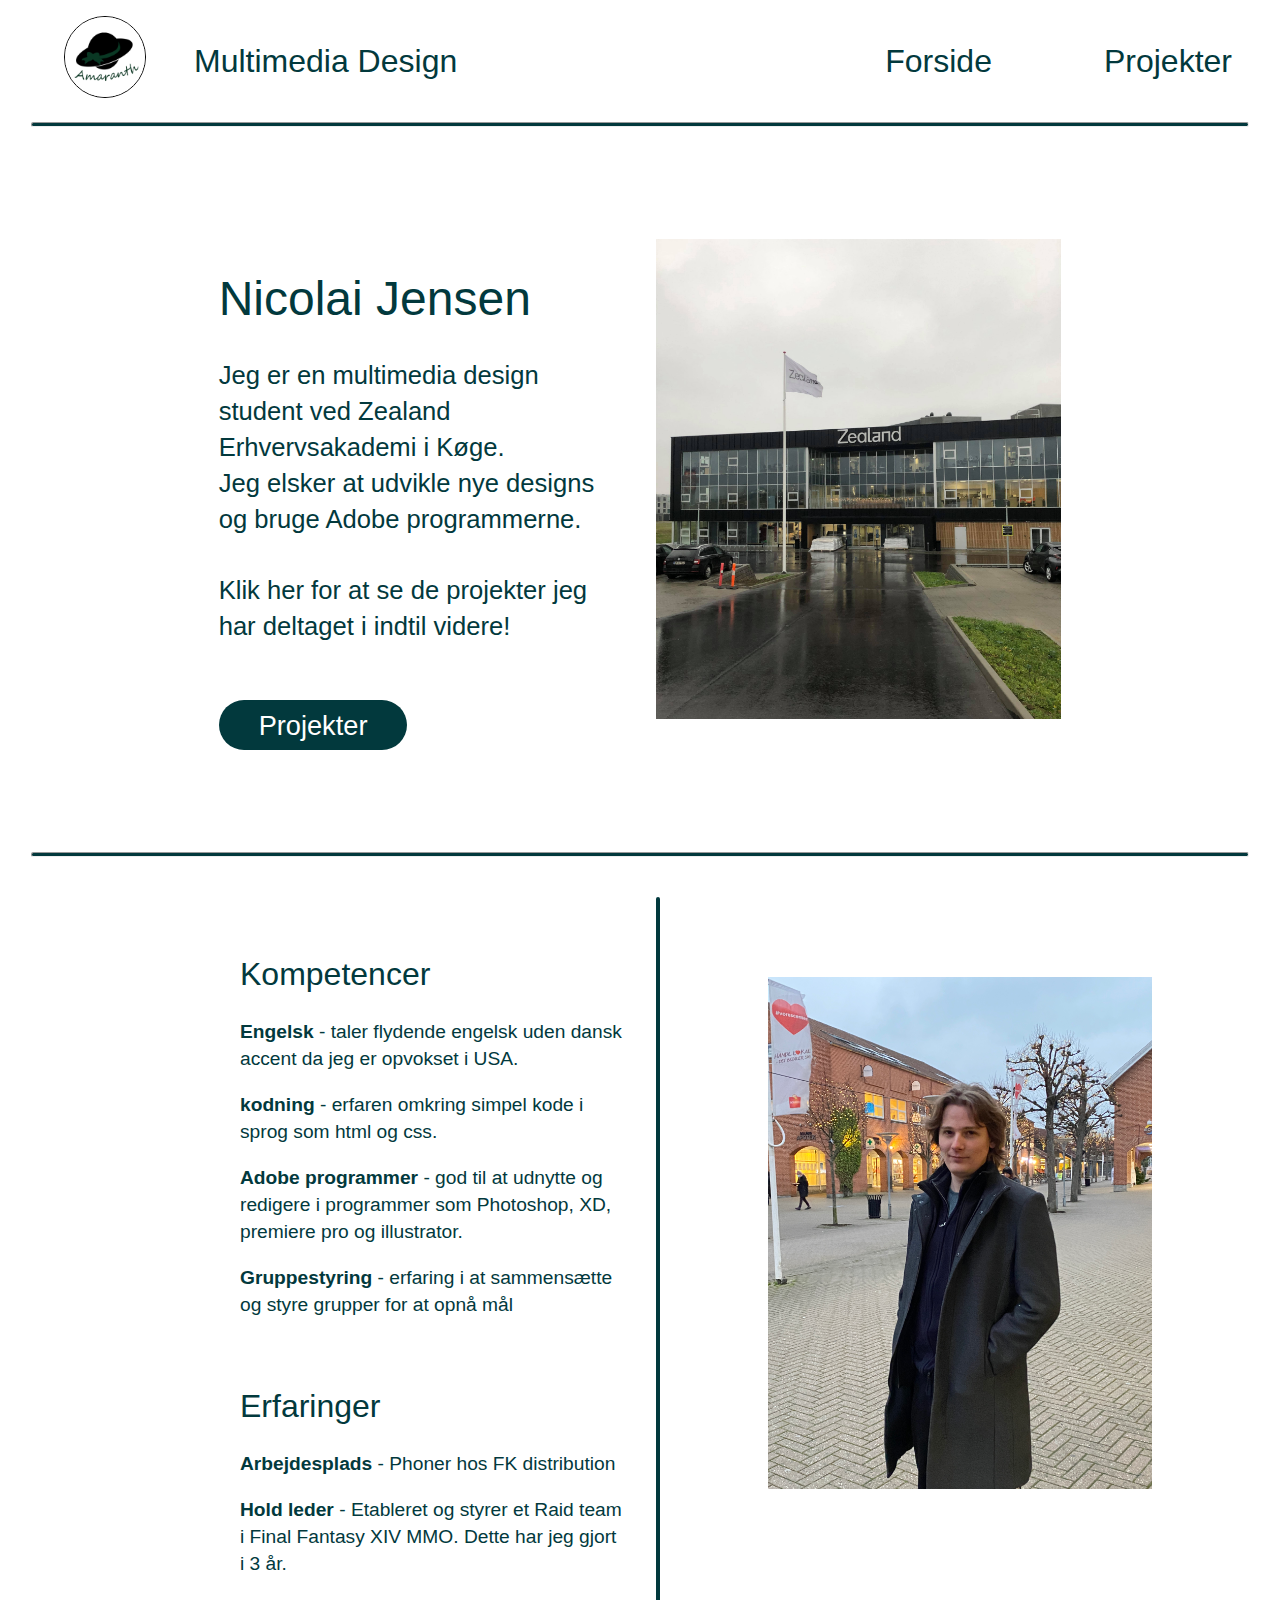
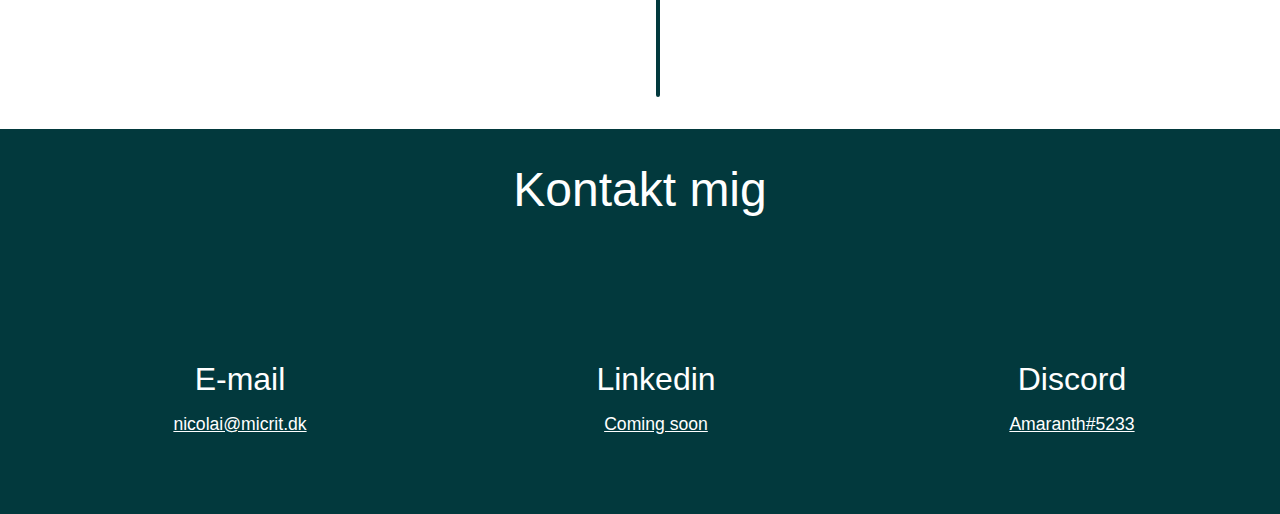
==== commit ea015665: "Small fixes" ====
--- a/index.html
+++ b/index.html
@@ -109,7 +109,7 @@
 
             <div class="linkedin">
                 <h3>Linkedin</h3>
-                <a href=""><u>Indsæt Link her</u></a>
+                <a href=""><u>Coming soon</u></a>
             </div>
 
             <div class="discord">
@@ -122,9 +122,8 @@
 
 
     </footer>
-</body>
 
-   <!-- Global site tag (gtag.js) - Google Analytics -->
+    <!-- Global site tag (gtag.js) - Google Analytics -->
    <script async src="https://www.googletagmanager.com/gtag/js?id=UA-185068132-1"></script>
    <script>
      window.dataLayer = window.dataLayer || [];
@@ -133,5 +132,5 @@
    
      gtag('config', 'UA-185068132-1');
    </script>
-   
+</body>
 </html>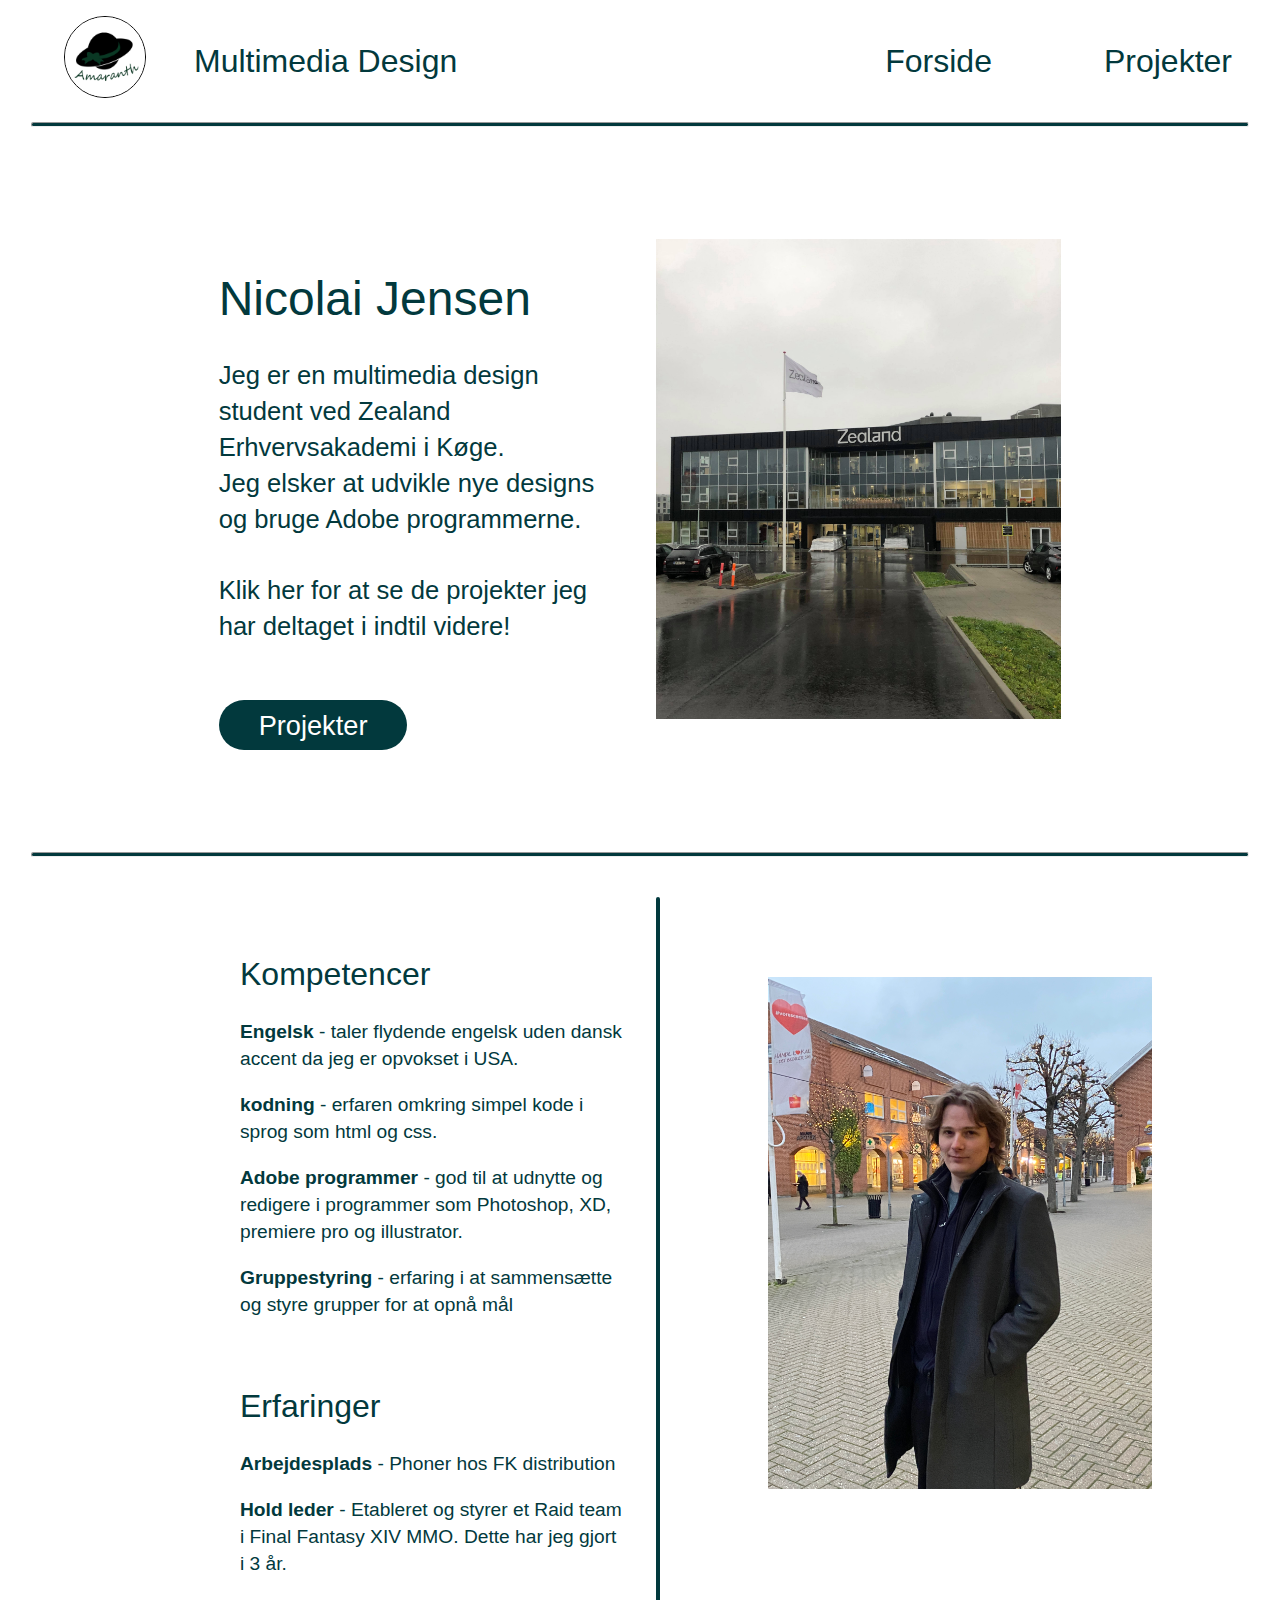
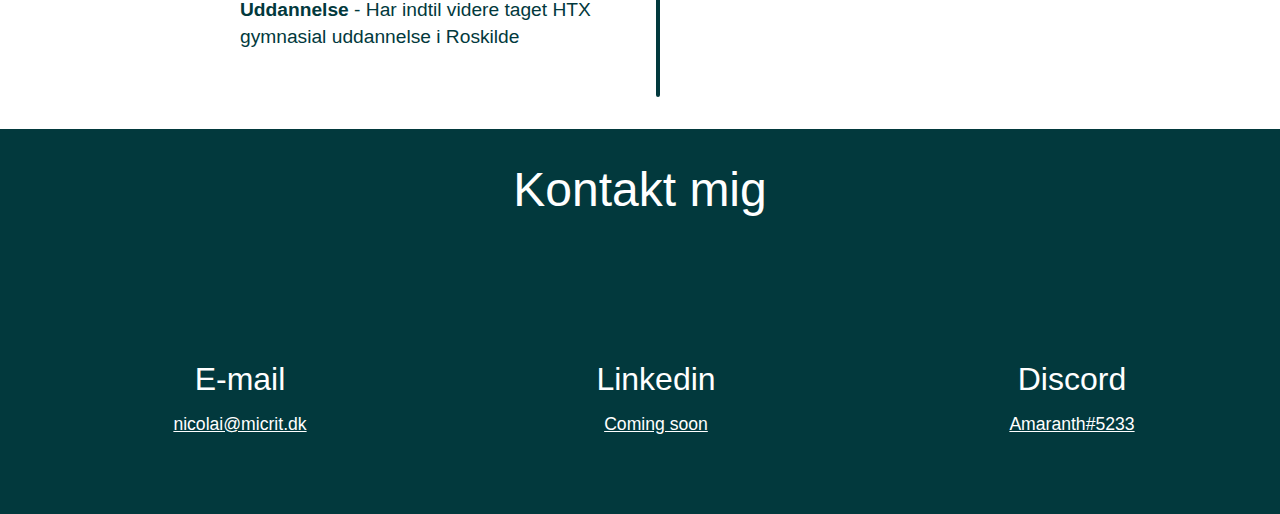
==== commit 4591db6f: "Added uddannelse" ====
--- a/index.html
+++ b/index.html
@@ -84,6 +84,8 @@
 
             <p><b>Hold leder</b> - Etableret og styrer et Raid team i Final Fantasy XIV MMO. Dette har jeg gjort i 3 år.</p>
 
+            <p><b>Uddannelse</b> - Har indtil videre taget HTX gymnasial uddannelse i Roskilde</p>
+
         </article>
 
         <div class="vl"></div>
